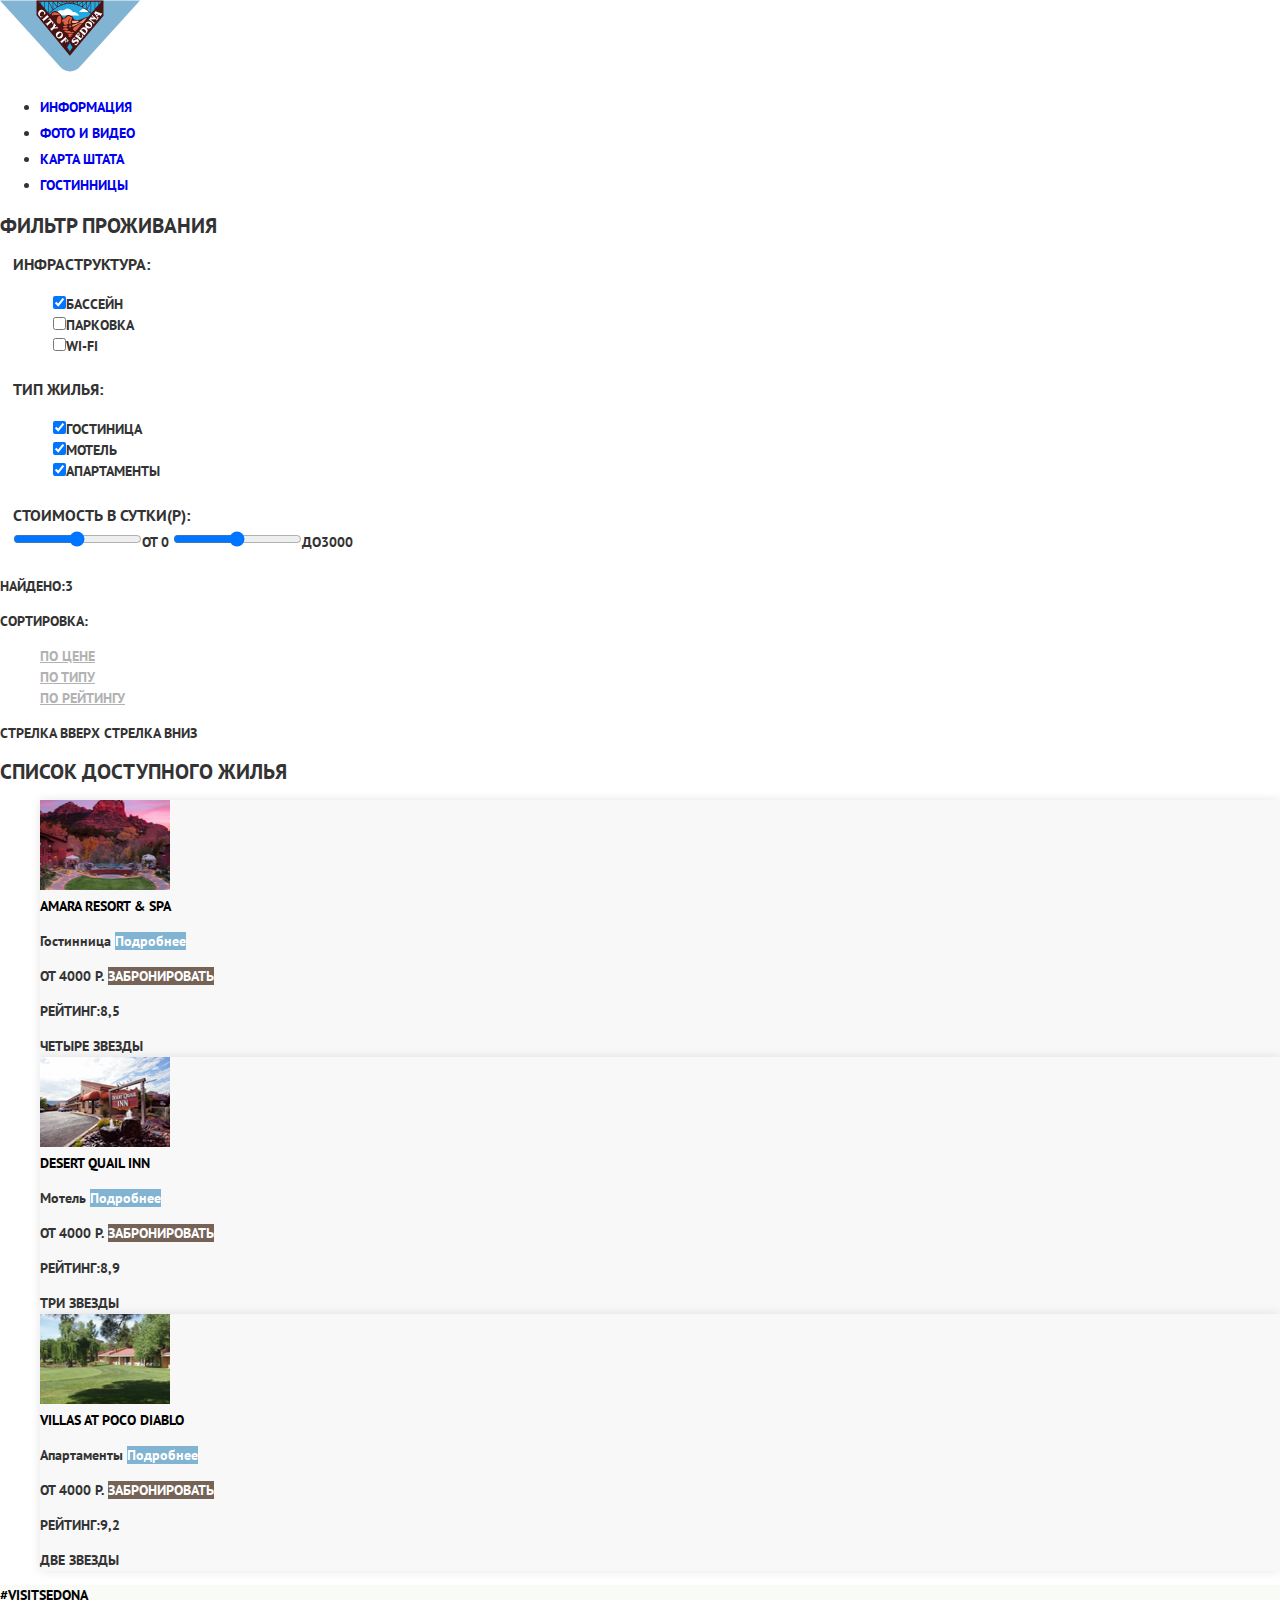
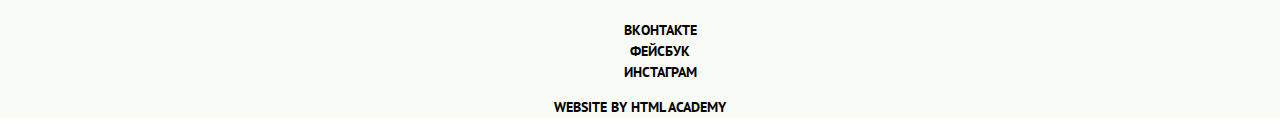
==== catalog.html @ 7fca637d "каталог" ====
<!DOCTYPE html>
<html lang="ru">
  <head>
    <meta charset="utf-8">
    <title></title>
    <link href="https://fonts.googleapis.com/css?family=PT+Sans:400,700&amp;subset=cyrillic" rel="stylesheet">
    <link href="css/normalize.css" rel="stylesheet">
    <link href="css/style.css" rel="stylesheet">
  </head>
  <body>
    <div class="wrapper">
      <header class="main-heder">
        <nav class="site-navigation">
          <a><img class="main-hedder-logo" src="img/logo-sedona.svg" width="140" height="72" alt="Логотип"></a>
          <ul class="navigation">
            <li class="navigation-item"><a href="info.html">Информация</a></li>
            <li class="navigation-item"><a href="media.html">Фото и видео</a></li>
            <li class="navigation-item"><a href="map.html">Карта штата</a></li>
            <li class="site-navigation-current navigation-item"><a href="catalog.html">Гостинницы</a></li>
          </ul>
        </nav>
      </header>
      <main class="main">
      <section class="filters">
        <h2 class="visually-hidden">Фильтр проживания</h2>
        <form class="filter" method="get" action="https://echo.htmlacademy.ru">
          <fieldset>
            <legend>Инфраструктура:</legend>
            <ul>
              <li class="filter-option">
                <input class="visually-hidden filter-input filter-input-checkbox" type="checkbox" name="pool" id="filter-pool" checked><label for="filter-pool">Бассейн</label></li>
              <li class="filter-option">
                <input class="visually-hidden filter-input filter-input-checkbox" type="checkbox" name="parking" id="filter-parking"><label for="filter-parking">Парковка</label></li>
              <li class="filter-option">
                <input class="visually-hidden filter-input filter-input-checkbox" type="checkbox" name="wi-fi" id="filter-wi-fi"><label for="filter-wi-fi">Wi-fi</label></li>
            </ul>
          </fieldset>
          <fieldset>
            <legend>Тип жилья:</legend>
            <ul>
              <li class="filter-option">
                <input class="visually-hidden filter-input filter-input-checkbox" type="checkbox" name="hotel" id="filter-hotel" checked><label for="filter-hotel">Гостиница</label></li>
              <li class="filter-option">
                <input class="visually-hidden filter-input filter-input-checkbox" type="checkbox" name="Motel" id="filter-Motel" checked><label for="filter-Motel">Мотель</label></li>
              <li class="filter-option">
                <input class="visually-hidden filter-input filter-input-checkbox" type="checkbox" name="apartment" id="filter-apartment" checked><label for="filter-apartment">Апартаменты</label></li>
            </ul>
          </fieldset>
          <fieldset>
            <legend>Стоимость в сутки(Р):</legend>
            <label>
              <input type="range" name="radio">от 0
            </label>
            <label>
              <input type="range" name="radio">до3000
            </label>
          </fieldset>
        </form>
      </section>
      <section class="options">
        <p class="option-look">Найдено:3</p>
        <p class="option-collating">Сортировка:</p>
        <ul class="option-collating-list">
          <li class="option-collating-item option-collating-item-current"><a>По цене</a></li>
          <li class="option-collating-item"><a href="#">По типу</a></li>
          <li class="option-collating-item"><a href="#">По рейтингу</a></li>
        </ul>
        <div class="arrows">
          <span class="arrow-up arrow-up-active">Стрелка вверх</span>
          <span class="arrow-down">Стрелка вниз</span>
        </div>
      </section>
      <section class="catalog">
        <h2 class="visually-hidden">Список доступного жилья</h2>
        <ul class="catalog-list">
          <li class="catalog-item">
            <div class="building-photo"><img src="img/Amara-resort-&-spa.jpg" width="130" height="90" alt="Amara resort & spa"></div>
            <div class="filling">
              <a href="catalog-item.html">Amara resort & spa</a>
              <p class="catalog-item-kind"><b>Гостинница</b>
                <a class="button" href="#">Подробнее</a></p>
              <p class="catalog-item-price">
                <b>от 4000 Р.</b>
                <a class="button-reservation" href="#">Забронировать</a></p>
            </div>
            <div class="rating">
              <p>Рейтинг:8,5</p>
              <span class="number-stars">Четыре звезды</span>
            </div>
          </li>
          <li class="catalog-item">
            <div><img src="img/Desert-quail-inn.jpg" width="130" height="90" alt="Desert quail inn"></div>
            <div class="filling">
              <a href="catalog-item.html">Desert quail inn</a>
              <p class="catalog-item-kind"><b>Мотель</b>
                <a class="button" href="#">Подробнее</a></p>
              <p class="catalog-item-price">
                <b>от 4000 Р.</b>
                <a class="button-reservation" href="#">Забронировать</a></p>
            </div>
            <div class="rating">
              <p>Рейтинг:8,9</p>
              <span class="number-stars">Три звезды</span>
            </div>
          </li>
          <li class="catalog-item">
            <div><img src="img/Villas-at-poco-diablo.jpg" width="130" height="90" alt="Villas at poco diablo"></div>
            <div class="filling">
              <a href="catalog-item.html">Villas at poco diablo</a>
              <p class="catalog-item-kind"><b>Апартаменты</b>
                <a class="button" href="#">Подробнее</a></p>
              <p class="catalog-item-price">
                <b>от 4000 Р.</b>
                <a class="button-reservation" href="#">Забронировать</a></p>
            </div>
            <div class="rating">
              <p>Рейтинг:9,2</p>
              <span class="number-stars">Две звезды</span>
            </div>
          </li>
        </ul>
        </section>
      </main>
      <footer class="main-footer">
        <p class="visit">#visitsedona</p>
        <div class="footer-social">
          <ul class="social-network">
            <li><a class="social-button social network" href="#">Вконтакте</a></li>
            <li><a class="social-button social network" href="#">Фейсбук</a></li>
            <li><a class="social-button social network" href="#">Инстаграм</a></li>
          </ul>
        </div>
        <p class="footer-copyright bold">
          Website by
          <a class="button" href="https://htmlacademy.ru">HTML Academy</a></p>
      </footer>
    </div>
  </body>
</html>
---- css/style.css ----
body {	
  margin: 0;	
  padding: 0;	
   font-family: 'PT Sans', Arial, sans-serif;	
  font-size: 14px;	
  line-height: 21px;	
  font-weight: 700;	
  color: #333333;	
  text-transform: uppercase;	
  background-color: #ffffff;	
}	

a {	
  text-decoration: none;	
}

.site-navigation {	
  font-size: 14px;	
  line-height: 26px;	
  color: #333333;	
  	
  background-color: #ffffff;	
}

.navigation-list {	
  list-style: none;	
}

.navigation-list a {	
  color: #333333;	
}

.navigation-list a:hover,	
.navigation-list a:focus {	
  color: #99cccc;	
}	

.one-reason {	
  text-align: center;	
  color: #ffffff;	
  background-color: #81b3d2;	
}	

.one-reason h3 {	
  font-size: 21px;	
  line-height: 21px;	
}	

.additional-advantage-list {	
  list-style: none;	
}	

.additional-advantage-list {	
  text-align: center;	
  color: #333333;	
}	

.another-reasons-list {	
  list-style: none;	
  background-color: #ffffff;	
}	

.another-reasons-list {	
  text-align: center;	
  color: #333333;	
}	

.desire {	
  text-align: center;	
  color: #333333;	
}	

.desire-item input {	
  font: inherit;	
  background-color: #f2f2f2;	
}	

.desire-item input:hover {	
  background-color: #ebebeb;	
}	

.desire-item input:focus {	
  border-color: #e5e5e5;	
}	

.option-collating-list {	
  list-style: none;	
}	

.option-collating-list a {	
  color: #b2b2b2;	
  text-decoration: underline;	
}	

.option-collating-list a:hover,	
.option-collating-list a:focus {	
  color: #89b8d5;	
}	

.option-collating-list a:active {	
  color: #89b8d5;	
  text-decoration: none;	
}	

.filter fieldset {	
  border: none;	
}	

.filter legend {	
  font-size: 16px;	
  line-height: 21px;	
}	
.filter ul {	
  list-style: none;	
  line-height: 21px;	
}	

.filter-input:hover + label,	
.filter-input:focus + label {	
  color: #ffffff;	
}	

 .filter-input:disabled + label {	
  color: #6a6a6a;	
   opacity: 0.5;	
}	

.catalog-list {	
  list-style: none;	
}	

 .catalog-item {	
  background-color: #f8f8f8;	
  box-shadow: 0 0 10px rgba(0, 0, 0, 0.1);
  font-size: 14px;	
  line-height: 21px;
}	

.catalog-item a {	
  color: #000000;	
}	

 .appellation {	
  font-size: 21px;	
  line-height: 26px;	
}	

.catalog-item-kind {	
  text-transform: none;	
}	
		
.catalog-item .button {		
  color: #ffffff;	
  background-color: #81b3d2;	
}	

.catalog-item .button-reservation {		
  color: #ffffff;	
  background-color: #766357;	
}	

 .main-footer {	
  color: #000000;	
  	
  background-color: #f9fbf6;	
  background-position: 0 0;	
  background-repeat: repeat;	
}	

.footer-social {	
  text-align: center;	
}	

 .footer-social ul {	
  list-style: none;	
}	

 .social-button {	
  color: #000000;	
}	

.footer-copyright {	
  text-align: center;	
}	

.footer-copyright a {	
  color: #000000;	
}	

 .footer-copyright .button:hover,	
.footer-copyright .button:focus {	
  color: #81b3d2;	
   background-color: #ffffff;	
}
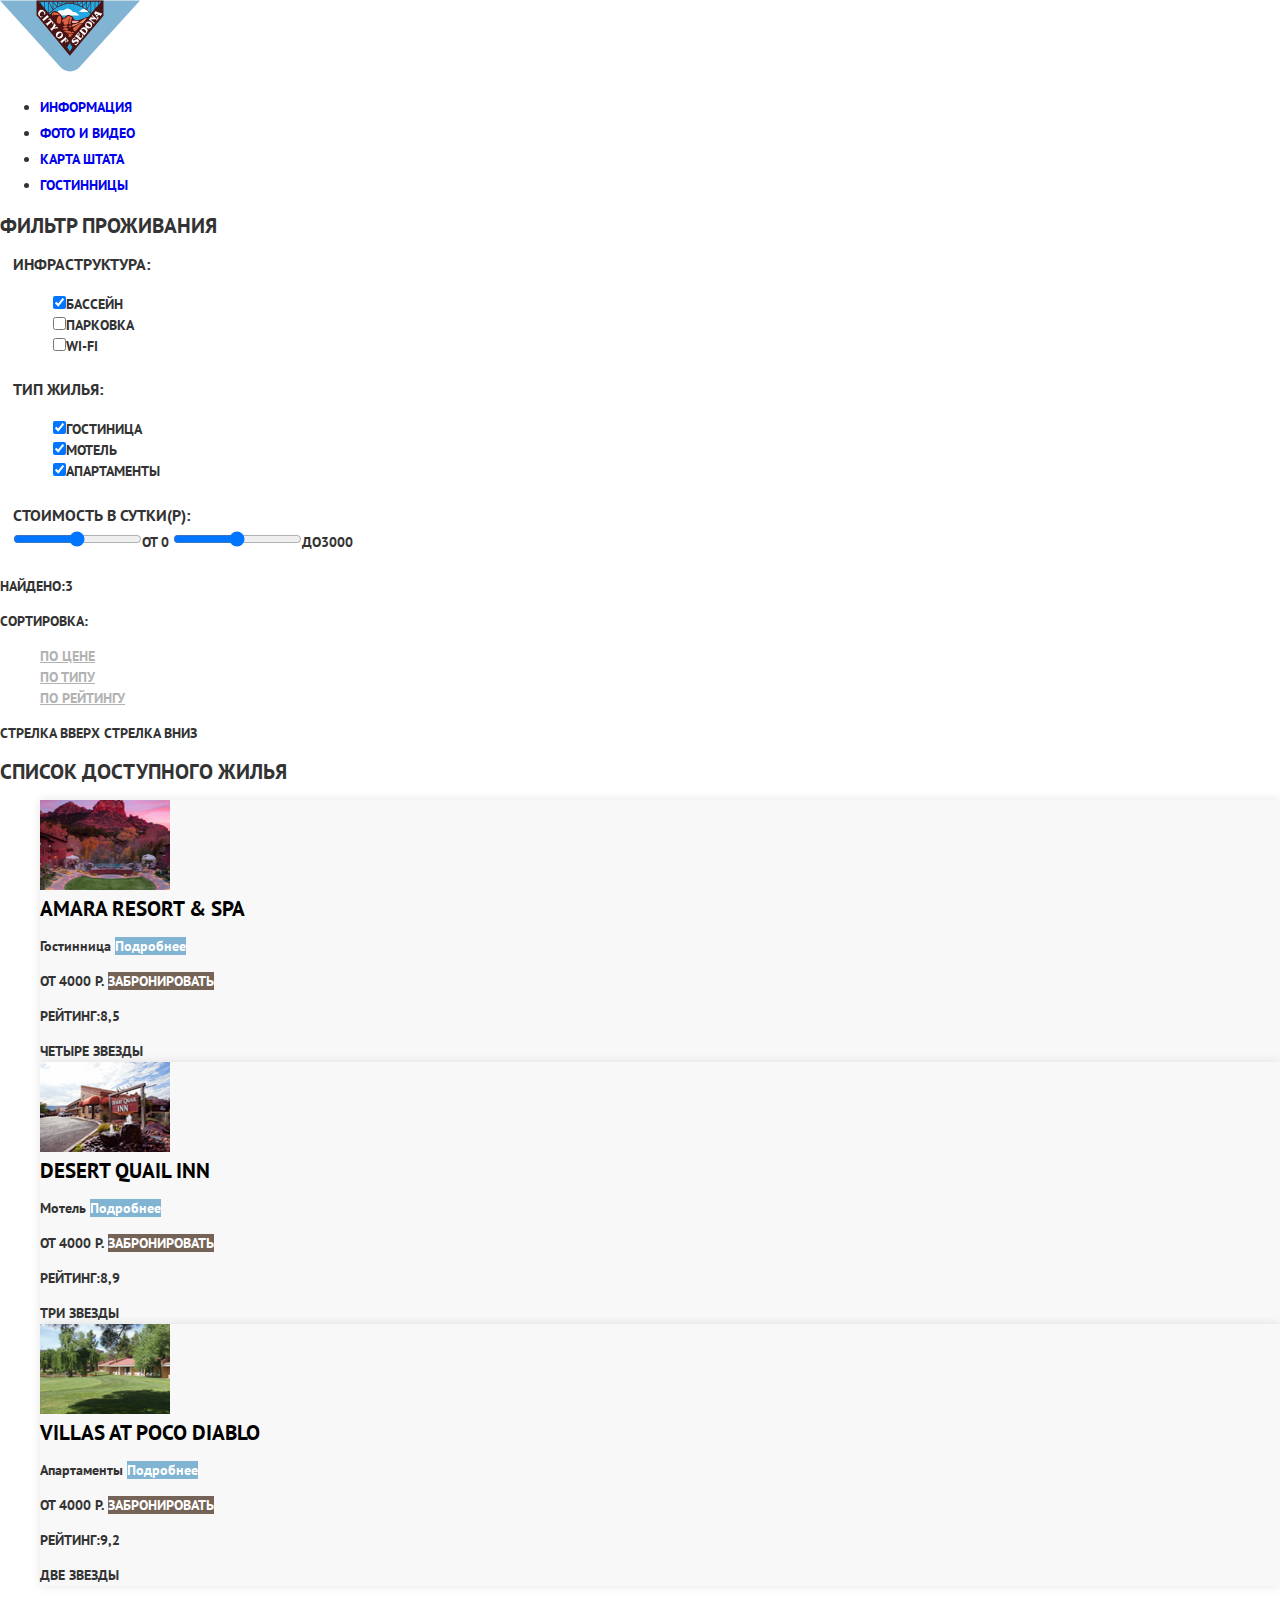
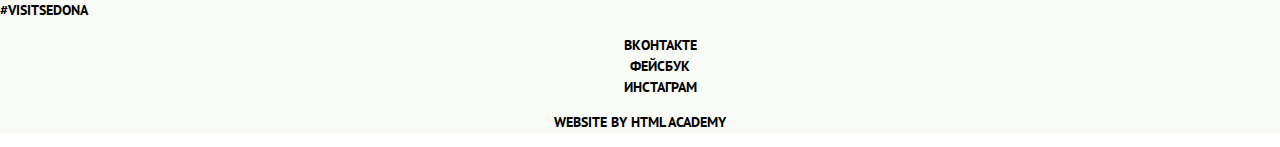
==== commit 770cb7fe: "каталог(2)" ====
--- a/catalog.html
+++ b/catalog.html
@@ -76,7 +76,7 @@
           <li class="catalog-item">
             <div class="building-photo"><img src="img/Amara-resort-&-spa.jpg" width="130" height="90" alt="Amara resort & spa"></div>
             <div class="filling">
-              <a href="catalog-item.html">Amara resort & spa</a>
+              <a href="catalog-item.html" class="appellation">Amara resort & spa</a>
               <p class="catalog-item-kind"><b>Гостинница</b>
                 <a class="button" href="#">Подробнее</a></p>
               <p class="catalog-item-price">
@@ -91,7 +91,7 @@
           <li class="catalog-item">
             <div><img src="img/Desert-quail-inn.jpg" width="130" height="90" alt="Desert quail inn"></div>
             <div class="filling">
-              <a href="catalog-item.html">Desert quail inn</a>
+              <a href="catalog-item.html" class="appellation">Desert quail inn</a>
               <p class="catalog-item-kind"><b>Мотель</b>
                 <a class="button" href="#">Подробнее</a></p>
               <p class="catalog-item-price">
@@ -106,7 +106,7 @@
           <li class="catalog-item">
             <div><img src="img/Villas-at-poco-diablo.jpg" width="130" height="90" alt="Villas at poco diablo"></div>
             <div class="filling">
-              <a href="catalog-item.html">Villas at poco diablo</a>
+              <a href="catalog-item.html" class="appellation">Villas at poco diablo</a>
               <p class="catalog-item-kind"><b>Апартаменты</b>
                 <a class="button" href="#">Подробнее</a></p>
               <p class="catalog-item-price">
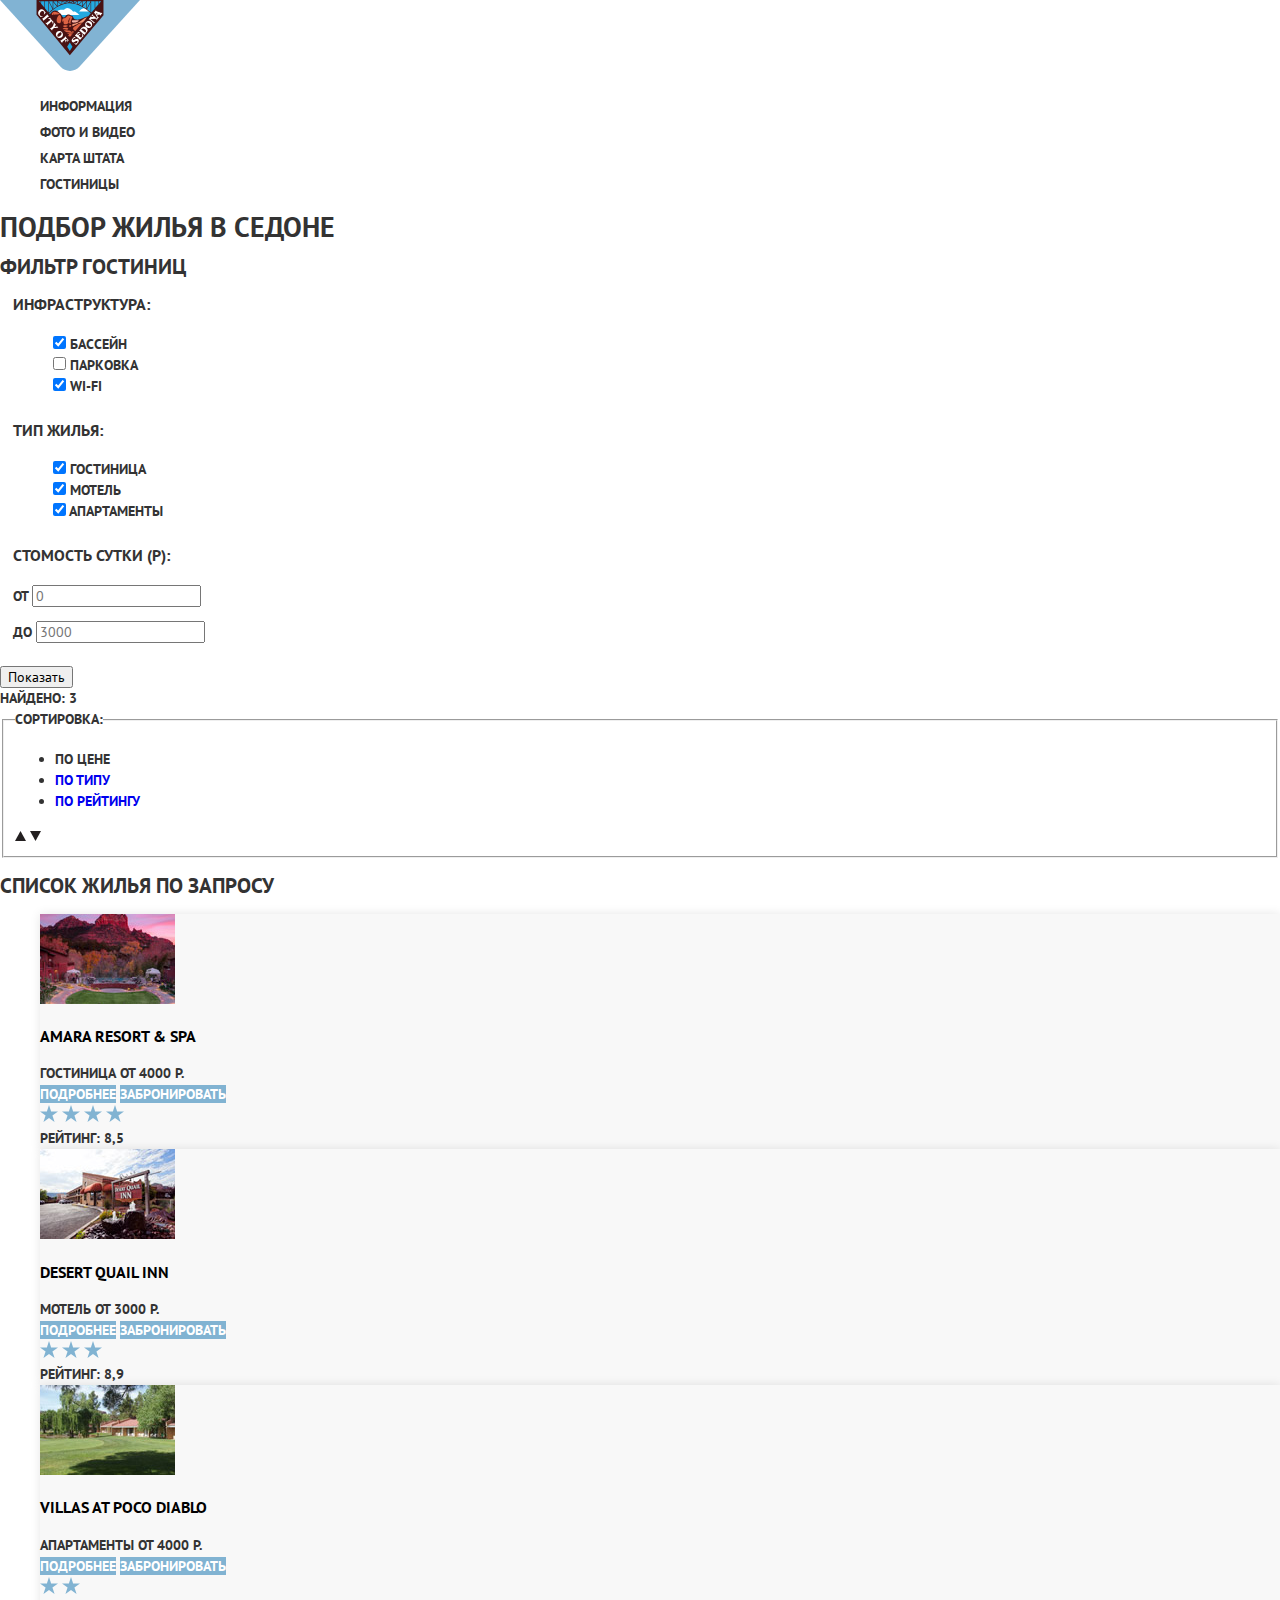
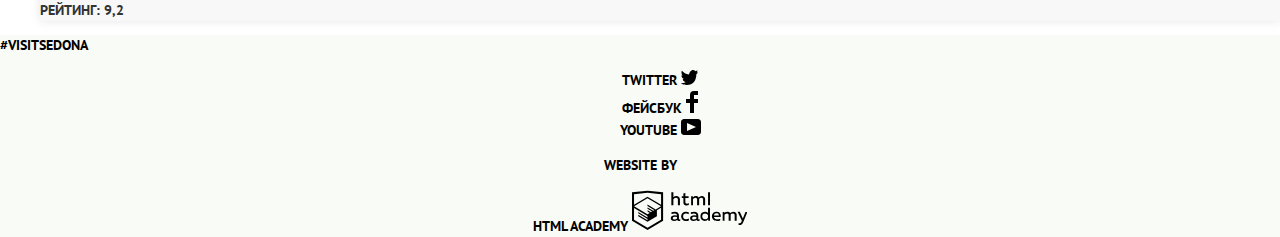
==== commit 5b2469f6: "каталог" ====
--- a/catalog.html
+++ b/catalog.html
@@ -2,138 +2,229 @@
 <html lang="ru">
   <head>
     <meta charset="utf-8">
-    <title></title>
+    <title>HTML Academy: Седона</title>
     <link href="https://fonts.googleapis.com/css?family=PT+Sans:400,700&amp;subset=cyrillic" rel="stylesheet">
     <link href="css/normalize.css" rel="stylesheet">
     <link href="css/style.css" rel="stylesheet">
   </head>
   <body>
-    <div class="wrapper">
-      <header class="main-heder">
-        <nav class="site-navigation">
-          <a><img class="main-hedder-logo" src="img/logo-sedona.svg" width="140" height="72" alt="Логотип"></a>
-          <ul class="navigation">
-            <li class="navigation-item"><a href="info.html">Информация</a></li>
-            <li class="navigation-item"><a href="media.html">Фото и видео</a></li>
-            <li class="navigation-item"><a href="map.html">Карта штата</a></li>
-            <li class="site-navigation-current navigation-item"><a href="catalog.html">Гостинницы</a></li>
-          </ul>
-        </nav>
-      </header>
-      <main class="main">
+    <div class="wrapper-inner-page">
+    <header class="main-header">
+      <nav class="site-navigation">
+        <a class="main-header-logo" href="index.html">
+          <img src="img/logo-sedona.svg" width="140" height="71" alt="Логотип город Седона">
+        </a>
+        <ul class="navigation-list">
+          <li><a href="index.html">Информация</a></li>
+          <li><a href="#">Фото и видео</a></li>
+          <li><a href="#">Карта штата</a></li>
+          <li><a class="navigation-list-current">Гостиницы</a></li>
+        </ul>
+      </nav>
+    </header>
+    <main class="container">
+      <h1 class="visually-hidden">Подбор жилья в Седоне</h1>
       <section class="filters">
-        <h2 class="visually-hidden">Фильтр проживания</h2>
-        <form class="filter" method="get" action="https://echo.htmlacademy.ru">
+        <h2 class="visually-hidden">Фильтр гостиниц</h2>
+        <form class="filter" action="https://echo.htmlacademy.ru" method="get">
+        <div class="wrapper">
           <fieldset>
-            <legend>Инфраструктура:</legend>
+            <legend class="filter-title">Инфраструктура:</legend>
             <ul>
-              <li class="filter-option">
-                <input class="visually-hidden filter-input filter-input-checkbox" type="checkbox" name="pool" id="filter-pool" checked><label for="filter-pool">Бассейн</label></li>
-              <li class="filter-option">
-                <input class="visually-hidden filter-input filter-input-checkbox" type="checkbox" name="parking" id="filter-parking"><label for="filter-parking">Парковка</label></li>
-              <li class="filter-option">
-                <input class="visually-hidden filter-input filter-input-checkbox" type="checkbox" name="wi-fi" id="filter-wi-fi"><label for="filter-wi-fi">Wi-fi</label></li>
+              <li class="filter-option-1">
+                <input class="visually-hidden filter-input filter-input-checkbox" id="pool-checkbox" type="checkbox" name="checkbox-indicator" checked>
+                <label class="checked-indicator" for="pool-checkbox">Бассейн</label>
+              </li>
+              <li class="filter-option-2">
+                <input class="visually-hidden filter-input filter-input-checkbox" id="parking-checkbox" type="checkbox" name="checkbox-indicator">
+                <label class="checked-indicator" for="parking-checkbox">Парковка</label>
+              </li>
+              <li class="filter-option-3">
+                <input class="visually-hidden filter-input filter-input-checkbox" id="wi-fi-checked" type="checkbox" name="checkbox-indicator" checked>
+                <label class="checked-indicator" for="wi-fi-checked">Wi-Fi</label>
+              </li>
             </ul>
           </fieldset>
+        </div>
+        <div class="wrapper">
           <fieldset>
-            <legend>Тип жилья:</legend>
+            <legend class="filter-title">Тип жилья:</legend>
             <ul>
-              <li class="filter-option">
-                <input class="visually-hidden filter-input filter-input-checkbox" type="checkbox" name="hotel" id="filter-hotel" checked><label for="filter-hotel">Гостиница</label></li>
-              <li class="filter-option">
-                <input class="visually-hidden filter-input filter-input-checkbox" type="checkbox" name="Motel" id="filter-Motel" checked><label for="filter-Motel">Мотель</label></li>
-              <li class="filter-option">
-                <input class="visually-hidden filter-input filter-input-checkbox" type="checkbox" name="apartment" id="filter-apartment" checked><label for="filter-apartment">Апартаменты</label></li>
+              <li class="filter-option-1">
+                <input class="visually-hidden filter-input filter-input-checkbox" id="hotel-checkbox" type="checkbox" name="checkbox-indicator" checked>
+                <label class="checked-indicator" for="hotel-checkbox">Гостиница</label>
+              </li>
+              <li class="filter-option-2">
+                <input class="visually-hidden filter-input filter-input-checkbox" id="motel-checkbox" type="checkbox" name="checkbox-indicator" checked>
+                <label class="checked-indicator" for="motel-checkbox">Мотель</label>
+              </li>
+              <li class="filter-option-3">
+                <input class="visually-hidden filter-input filter-input-checkbox" id="apartments-checkbox" type="checkbox" name="checkbox-indicator" checked>
+                <label class="checked-indicator" for="apartments-checkbox">Апартаменты</label>
+              </li>
             </ul>
           </fieldset>
-          <fieldset>
-            <legend>Стоимость в сутки(Р):</legend>
-            <label>
-              <input type="range" name="radio">от 0
-            </label>
-            <label>
-              <input type="range" name="radio">до3000
-            </label>
-          </fieldset>
+        </div>
+        <div class="wrapper">
+          <fieldset class="filter-value">
+            <legend class="filter-title">Стомость сутки (р):</legend>
+            <div class="filter-section">
+              <p class="filter-item">
+                <label for="min-value">От</label>
+                <input id="min-value" type="text" name="min" placeholder="0">
+              </p>
+              <p class="filter-item">
+                <label for="max-value">До</label>
+                <input id="max-value" type="text" name="max" placeholder="3000">
+              </p>
+            </div>
+            <div class="filter-roller">
+              <div class="filter-roller-inner">
+                <div class="filter-handle filter-handle-min"></div>
+                <div class="filter-handle filter-handle-max"></div>
+                <div class="wraper">
+                  <div class="filter-item-line"></div>
+                </div>
+              </div>
+            </div>
+          </fieldset>
+          <button class="button filter-button" type="submit">Показать</button>
+          </div>
         </form>
       </section>
-      <section class="options">
-        <p class="option-look">Найдено:3</p>
-        <p class="option-collating">Сортировка:</p>
-        <ul class="option-collating-list">
-          <li class="option-collating-item option-collating-item-current"><a>По цене</a></li>
-          <li class="option-collating-item"><a href="#">По типу</a></li>
-          <li class="option-collating-item"><a href="#">По рейтингу</a></li>
-        </ul>
-        <div class="arrows">
-          <span class="arrow-up arrow-up-active">Стрелка вверх</span>
-          <span class="arrow-down">Стрелка вниз</span>
-        </div>
-      </section>
+      <div class="sorting">
+        <div>
+          <b class="sorting-info">Найдено: 3</b>
+        </div>
+        <div>
+          <fieldset class="sorting-value">
+            <legend class="sorting-title">Сортировка:</legend>
+            <ul class="sorting-list">
+              <li><a class="sorting-marker sorting-marker-current">По цене</a></li>
+              <li><a class="sorting-marker" href="#">По типу</a></li>
+              <li><a class="sorting-marker" href="#">По рейтингу</a></li>
+            </ul>
+            <div class="arrows">
+              <a class="arrow-up" href="#"><svg xmlns="http://www.w3.org/2000/svg" width="11" height="10" viewBox="0 0 11 10"><path fill="#231F20" d="M5.5 0L0 10h11z"/></svg></a>
+              <a class="arrow-down arrow-current" href="#"><svg xmlns="http://www.w3.org/2000/svg" width="11" height="10" viewBox="0 0 11 10"><path fill="#231F20" d="M5.5 10L0 0h11"/></svg></a>
+            </div>
+          </fieldset>
+        </div>
+      </div>
       <section class="catalog">
-        <h2 class="visually-hidden">Список доступного жилья</h2>
+        <h2 class="visually-hidden">Список жилья по запросу</h2>
         <ul class="catalog-list">
           <li class="catalog-item">
-            <div class="building-photo"><img src="img/Amara-resort-&-spa.jpg" width="130" height="90" alt="Amara resort & spa"></div>
-            <div class="filling">
-              <a href="catalog-item.html" class="appellation">Amara resort & spa</a>
-              <p class="catalog-item-kind"><b>Гостинница</b>
-                <a class="button" href="#">Подробнее</a></p>
-              <p class="catalog-item-price">
-                <b>от 4000 Р.</b>
-                <a class="button-reservation" href="#">Забронировать</a></p>
-            </div>
-            <div class="rating">
-              <p>Рейтинг:8,5</p>
-              <span class="number-stars">Четыре звезды</span>
-            </div>
+            <div>
+            <a class="catalog-item-image" href="#">
+              <img src="img/hotels.jpg" width="135" height="90" alt="Гостиница">
+            </a>
+          </div>
+          <div>
+            <a class="catalog-item-title" href="#">
+              <h3>Amara resort & spa</h3>
+            </a>
+            <b class="catalog-category">Гостиница</b>
+            <b class="catalog-price">От 4000 р.</b>
+            <div class="container-button">
+            <a class="button moreinfo-button" href="#">Подробнее</a>
+            <a class="button booking-button" href="#">Забронировать</a>
+            </div>
+          </div>
+          <div class="container-rating-1">
+            <div class="catalog-star"><svg xmlns="http://www.w3.org/2000/svg" width="18" height="17" viewBox="0 0 18 17"><path fill="#81B3D2" d="M9.002 0l2.126 6.494h6.877l-5.564 4.012L14.566 17l-5.564-4.013L3.438 17l2.126-6.494L0 6.494h6.878z"/></svg>
+            <svg xmlns="http://www.w3.org/2000/svg" width="18" height="17" viewBox="0 0 18 17"><path fill="#81B3D2" d="M9.002 0l2.126 6.494h6.877l-5.564 4.012L14.566 17l-5.564-4.013L3.438 17l2.126-6.494L0 6.494h6.878z"/></svg>
+            <svg xmlns="http://www.w3.org/2000/svg" width="18" height="17" viewBox="0 0 18 17"><path fill="#81B3D2" d="M9.002 0l2.126 6.494h6.877l-5.564 4.012L14.566 17l-5.564-4.013L3.438 17l2.126-6.494L0 6.494h6.878z"/></svg>
+            <svg xmlns="http://www.w3.org/2000/svg" width="18" height="17" viewBox="0 0 18 17"><path fill="#81B3D2" d="M9.002 0l2.126 6.494h6.877l-5.564 4.012L14.566 17l-5.564-4.013L3.438 17l2.126-6.494L0 6.494h6.878z"/></svg></div>
+            <b class="catalog-rating">Рейтинг: 8,5</b>
+          </div>
           </li>
           <li class="catalog-item">
-            <div><img src="img/Desert-quail-inn.jpg" width="130" height="90" alt="Desert quail inn"></div>
-            <div class="filling">
-              <a href="catalog-item.html" class="appellation">Desert quail inn</a>
-              <p class="catalog-item-kind"><b>Мотель</b>
-                <a class="button" href="#">Подробнее</a></p>
-              <p class="catalog-item-price">
-                <b>от 4000 Р.</b>
-                <a class="button-reservation" href="#">Забронировать</a></p>
-            </div>
-            <div class="rating">
-              <p>Рейтинг:8,9</p>
-              <span class="number-stars">Три звезды</span>
+            <div>
+            <a class="catalog-item-image" href="#">
+              <img src="img/motels.jpg" width="135" height="90" alt="Мотель">
+            </a>
+          </div>
+          <div>
+            <a class="catalog-item-title" href="#">
+              <h3>Desert quail inn</h3>
+            </a>
+            <b class="catalog-category">Мотель</b>
+            <b class="catalog-price">От 3000 р.</b>
+            <div class="container-button">
+            <a class="button moreinfo-button" href="#">Подробнее</a>
+            <a class="button booking-button" href="#">Забронировать</a>
+            </div>
+            </div>
+             <div class="container-rating-2">
+            <div class="catalog-star"><svg xmlns="http://www.w3.org/2000/svg" width="18" height="17" viewBox="0 0 18 17"><path fill="#81B3D2" d="M9.002 0l2.126 6.494h6.877l-5.564 4.012L14.566 17l-5.564-4.013L3.438 17l2.126-6.494L0 6.494h6.878z"/></svg>
+               <svg xmlns="http://www.w3.org/2000/svg" width="18" height="17" viewBox="0 0 18 17"><path fill="#81B3D2" d="M9.002 0l2.126 6.494h6.877l-5.564 4.012L14.566 17l-5.564-4.013L3.438 17l2.126-6.494L0 6.494h6.878z"/></svg>
+               <svg xmlns="http://www.w3.org/2000/svg" width="18" height="17" viewBox="0 0 18 17"><path fill="#81B3D2" d="M9.002 0l2.126 6.494h6.877l-5.564 4.012L14.566 17l-5.564-4.013L3.438 17l2.126-6.494L0 6.494h6.878z"/></svg></div>
+            <b class="catalog-rating">Рейтинг: 8,9</b>
             </div>
           </li>
           <li class="catalog-item">
-            <div><img src="img/Villas-at-poco-diablo.jpg" width="130" height="90" alt="Villas at poco diablo"></div>
-            <div class="filling">
-              <a href="catalog-item.html" class="appellation">Villas at poco diablo</a>
-              <p class="catalog-item-kind"><b>Апартаменты</b>
-                <a class="button" href="#">Подробнее</a></p>
-              <p class="catalog-item-price">
-                <b>от 4000 Р.</b>
-                <a class="button-reservation" href="#">Забронировать</a></p>
-            </div>
-            <div class="rating">
-              <p>Рейтинг:9,2</p>
-              <span class="number-stars">Две звезды</span>
-            </div>
+            <div>
+            <a class="catalog-item-image" href="#">
+              <img src="img/aparts.jpg" width="135" height="90" alt="Апартаменты">
+            </a>
+          </div>
+          <div>
+            <a class="catalog-item-title" href="#">
+              <h3>Villas at Poco Diablo</h3>
+            </a>
+            <b class="catalog-category">Апартаменты</b>
+            <b class="catalog-price">От 4000 р.</b>
+            <div class="container-button">
+            <a class="button moreinfo-button" href="#">Подробнее</a>
+            <a class="button booking-button" href="#">Забронировать</a>
+            </div>
+          </div>
+            <div class="container-rating-3">
+            <div class="catalog-star"><svg xmlns="http://www.w3.org/2000/svg" width="18" height="17" viewBox="0 0 18 17"><path fill="#81B3D2" d="M9.002 0l2.126 6.494h6.877l-5.564 4.012L14.566 17l-5.564-4.013L3.438 17l2.126-6.494L0 6.494h6.878z"/></svg>
+              <svg xmlns="http://www.w3.org/2000/svg" width="18" height="17" viewBox="0 0 18 17"><path fill="#81B3D2" d="M9.002 0l2.126 6.494h6.877l-5.564 4.012L14.566 17l-5.564-4.013L3.438 17l2.126-6.494L0 6.494h6.878z"/></svg></div>
+          <div>
+            <b class="catalog-rating">Рейтинг: 9,2</b>
+          </div>
+      </div>
           </li>
         </ul>
-        </section>
-      </main>
-      <footer class="main-footer">
-        <p class="visit">#visitsedona</p>
-        <div class="footer-social">
-          <ul class="social-network">
-            <li><a class="social-button social network" href="#">Вконтакте</a></li>
-            <li><a class="social-button social network" href="#">Фейсбук</a></li>
-            <li><a class="social-button social network" href="#">Инстаграм</a></li>
-          </ul>
-        </div>
-        <p class="footer-copyright bold">
-          Website by
-          <a class="button" href="https://htmlacademy.ru">HTML Academy</a></p>
-      </footer>
+      </section>
+    </main>
+    <footer class="main-footer container">
+      <p class="footer-hashtag container">#visitsedona</p>
+      <div class="footer-social container">
+        <ul class="social-list">
+          <li>
+            <a class="button social-button social-button-1 twitter-button" href="#">
+              <span class="visually-hidden">Twitter</span>
+              <svg xmlns="http://www.w3.org/2000/svg" xmlns:xlink="http://www.w3.org/1999/xlink" width="17" height="15" viewBox="0 0 17 15"><path d="M10.95.144c1.685-.496 2.984.27 3.577 1.179.673-.231 1.331-.481 2.011-.708a2.345 2.345 0 0 1-.857 1.768c.685.17 1.304-.491 1.304-.491-.169 1-1.006 1.788-1.563 2.024-.231 6.75-3.175 11.217-10.077 11.082h-.446c-.41 0-4.164-.46-4.898-1.887 2.271.196 3.893-.422 4.693-1.177-.96-.3-2.679-.477-2.979-2.95.349.106.564.228 1.19.119C1.705 8.247.374 7.53.448 5.33c.285.328 1.067.536 1.34.472C1.085 5.561-.182 2.442.894.85c1.818 1.854 3.735 3.606 7.152 3.773C8.254 2.33 9.183.793 10.95.144z"/></svg>
+              </a>
+          </li>
+          <li>
+            <a class="button social-button social-button-2 facebook-button" href="#">
+              <span class="visually-hidden">Фейсбук</span>
+              <svg xmlns="http://www.w3.org/2000/svg" width="12" height="22" viewBox="0 0 12 22"><path d="M12 4V0H8a4 4 0 0 0-4 4v4H0v4h4v10h4V12h4V8H8V4h4z"/></svg>
+            </a>
+          </li>
+          <li>
+            <a class="button social-button social-button-3 youtube-button" href="#">
+              <span class="visually-hidden">Youtube</span>
+              <svg xmlns="http://www.w3.org/2000/svg" xmlns:xlink="http://www.w3.org/1999/xlink" width="20" height="16" viewBox="0 0 20 16"><path d="M17 0H3C1.35 0 0 1.35 0 3v10c0 1.65 1.35 3 3 3h14c1.65 0 3-1.35 3-3V3c0-1.65-1.35-3-3-3zM6.027 11.998V4.002L15.014 8l-8.987 3.998z"/></svg>
+            </a>
+          </li>
+        </ul>
+      </div>
+      <div class="footer-copyright container">
+        <p>
+          website by
+        </p>
+        <a class="button copyright-button" href="https://htmlacademy.ru/intensive/htmlcss">
+            <span class="visually-hidden">HTML Academy</span>
+            <svg data-name="Layer 1" xmlns="http://www.w3.org/2000/svg" viewBox="0 0 113 39" width="115" height="41"><path d="M46.84 28.22a2.07 2.07 0 0 0 .58-.11v1.4a3.41 3.41 0 0 1-1.24.22 1.75 1.75 0 0 1-1.75-1 5.08 5.08 0 0 1-3.3 1.13c-1.59 0-3.06-.87-3.06-2.68 0-2.24 2.08-2.93 3.9-2.93a11.63 11.63 0 0 1 2.28.26v-.31c0-1.09-.8-1.86-2.3-1.86a7.79 7.79 0 0 0-3.15.67v-1.79a10.72 10.72 0 0 1 3.35-.58c2.48 0 4 1.18 4 3.83v3.14a.57.57 0 0 0 .69.61zm-6.76-1.19a1.42 1.42 0 0 0 1.64 1.29 3.56 3.56 0 0 0 2.53-1v-1.51a10.21 10.21 0 0 0-1.9-.22c-1.1.01-2.27.35-2.27 1.45zM53.06 20.62a5.29 5.29 0 0 1 2.7.67v1.79a4.28 4.28 0 0 0-2.42-.73 2.89 2.89 0 1 0 0 5.76 5.26 5.26 0 0 0 2.55-.67v1.8a6.58 6.58 0 0 1-2.9.6 4.42 4.42 0 0 1-4.72-4.54 4.54 4.54 0 0 1 4.79-4.68zM65.84 28.22a2.07 2.07 0 0 0 .58-.11v1.4a3.41 3.41 0 0 1-1.24.22 1.75 1.75 0 0 1-1.75-1 5.08 5.08 0 0 1-3.3 1.13c-1.59 0-3.06-.87-3.06-2.68 0-2.24 2.08-2.93 3.9-2.93a11.63 11.63 0 0 1 2.28.26v-.31c0-1.09-.8-1.86-2.3-1.86a7.79 7.79 0 0 0-3.15.67v-1.79a10.72 10.72 0 0 1 3.35-.58c2.48 0 4 1.18 4 3.83v3.14a.57.57 0 0 0 .69.61zm-6.76-1.19a1.42 1.42 0 0 0 1.64 1.29 3.56 3.56 0 0 0 2.53-1v-1.51a10.21 10.21 0 0 0-1.9-.22c-1.11.01-2.27.35-2.27 1.45zM76.67 16.85v12.76h-1.76v-1.39a4.07 4.07 0 0 1-3.35 1.62 4.62 4.62 0 0 1 0-9.22 4 4 0 0 1 3.15 1.37v-5.14h2zm-4.76 5.48a2.9 2.9 0 0 0 0 5.8 3 3 0 0 0 2.79-1.84v-2.13a3.06 3.06 0 0 0-2.79-1.83zM82.99 20.62c3.48 0 4.68 2.81 4.12 5.34h-6.58c.22 1.57 1.75 2.22 3.35 2.22a6.41 6.41 0 0 0 2.77-.62v1.68a7.5 7.5 0 0 1-3.14.6c-2.68 0-5-1.53-5-4.61a4.39 4.39 0 0 1 4.48-4.61zm.09 1.62a2.39 2.39 0 0 0-2.57 2.26h4.85a2.06 2.06 0 0 0-2.28-2.26zM89.1 29.61v-8.75h1.73v1.09a4 4 0 0 1 2.92-1.33 3 3 0 0 1 2.73 1.4 4.33 4.33 0 0 1 3.06-1.4 3.21 3.21 0 0 1 3.32 3.52v5.47h-2V24.2a1.67 1.67 0 0 0-1.73-1.84 2.94 2.94 0 0 0-2.17 1.18V29.61h-2V24.2a1.67 1.67 0 0 0-1.73-1.84 3.11 3.11 0 0 0-2.32 1.35v5.91h-2zM111.47 20.86h2l-4.1 9.93c-.95 2.28-2.19 3-3.52 3a5 5 0 0 1-1.15-.15v-1.66a3 3 0 0 0 .89.13c.95 0 1.66-.67 2.17-2l.18-.44-4.16-8.82h2.13l3 6.6zM40.66 1.53v5a4 4 0 0 1 2.83-1.2A3.41 3.41 0 0 1 47.1 8.9v5.41h-2V9.15a1.9 1.9 0 0 0-2-2.1 3.08 3.08 0 0 0-2.44 1.46v5.8h-2V1.53h2zM52.43 2.42v3.12h3.17v1.71h-3.17v4c0 1.15.53 1.53 1.66 1.53a4.71 4.71 0 0 0 1.77-.35v1.68a7.14 7.14 0 0 1-2.35.38 2.68 2.68 0 0 1-3-2.88V7.23h-1.6V5.52h1.57V2.88zM58.1 14.29V5.54h1.73v1.09a4 4 0 0 1 2.92-1.33 3 3 0 0 1 2.73 1.4 4.33 4.33 0 0 1 3.06-1.4 3.21 3.21 0 0 1 3.32 3.52v5.47h-2V8.88a1.67 1.67 0 0 0-1.73-1.84 2.94 2.94 0 0 0-2.17 1.18V14.29h-2V8.88a1.67 1.67 0 0 0-1.73-1.84 3.11 3.11 0 0 0-2.32 1.35v5.91h-2zM74.72 1.52h1.95v12.76h-1.95zM15.44.02h-.16L0 1.62v28l15.28 9.09 15.28-9.09v-28zm13.12 28.45l-13.28 7.9L2 28.47V16.99l13.22 7.87v1.43l-9.07-5.4v1.38l9.11 5.47v1.46l-9.1-5.42v1.38l9.11 5.47 9.19-5.5V19.22l4.1-2.45v11.67zm0-13.16l-3.65 2.14-1.68 1-8-4.76v1.38l6.84 4.07h-.06l-.15.09-1 .57-5.64-3.36v1.38l4.45 2.65-1.05.7-3.36-2v1.38l2.21 1.3-2.25 1.35-13.16-7.82 13.17-7.92zm0-1.39L15.21 6.05l-13.2 7.86V3.41l13.28-1.39 13.28 1.39v10.51z"/></svg>
+          </a>
+      </div>
+    </footer>
     </div>
   </body>
 </html>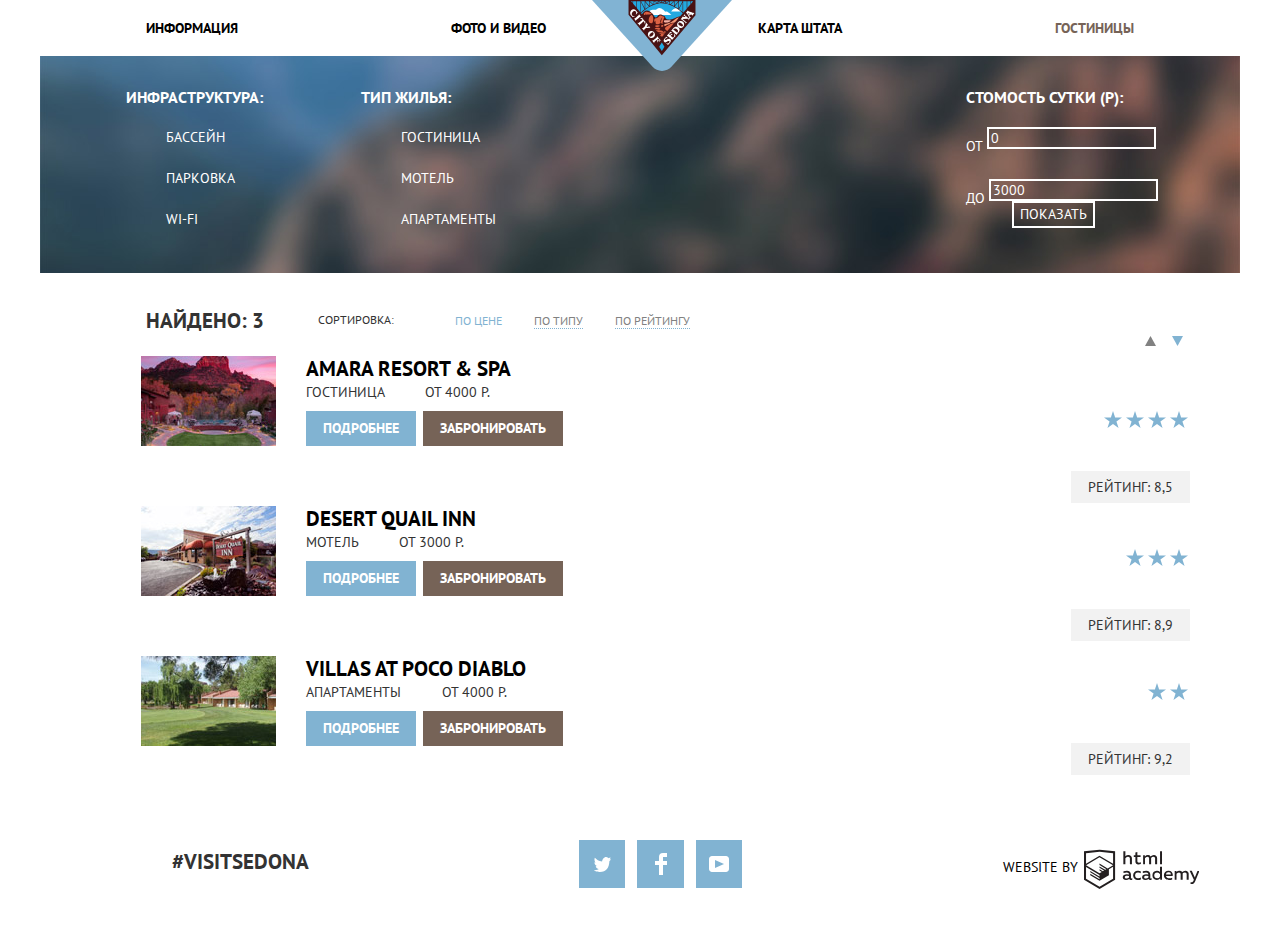
==== commit 4dd3784e: "каталог" ====
--- a/catalog.html
+++ b/catalog.html
@@ -33,14 +33,17 @@
             <ul>
               <li class="filter-option-1">
                 <input class="visually-hidden filter-input filter-input-checkbox" id="pool-checkbox" type="checkbox" name="checkbox-indicator" checked>
+                <span class="checkbox-indicator"></span>
                 <label class="checked-indicator" for="pool-checkbox">Бассейн</label>
               </li>
               <li class="filter-option-2">
                 <input class="visually-hidden filter-input filter-input-checkbox" id="parking-checkbox" type="checkbox" name="checkbox-indicator">
+                <span class="checkbox-indicator"></span>
                 <label class="checked-indicator" for="parking-checkbox">Парковка</label>
               </li>
               <li class="filter-option-3">
-                <input class="visually-hidden filter-input filter-input-checkbox" id="wi-fi-checked" type="checkbox" name="checkbox-indicator" checked>
+                <input class="visually-hidden filter-input filter-input-checkbox" id="wi-fi-checked" type="checkbox" name="checkbox-indicator">
+                <span class="checkbox-indicator"></span>
                 <label class="checked-indicator" for="wi-fi-checked">Wi-Fi</label>
               </li>
             </ul>
@@ -51,15 +54,18 @@
             <legend class="filter-title">Тип жилья:</legend>
             <ul>
               <li class="filter-option-1">
-                <input class="visually-hidden filter-input filter-input-checkbox" id="hotel-checkbox" type="checkbox" name="checkbox-indicator" checked>
+                <input class="visually-hidden filter-input filter-input-checkbox-2" id="hotel-checkbox" type="checkbox" name="checkbox-indicator" checked>
+                <span class="checkbox-indicator"></span>
                 <label class="checked-indicator" for="hotel-checkbox">Гостиница</label>
               </li>
               <li class="filter-option-2">
-                <input class="visually-hidden filter-input filter-input-checkbox" id="motel-checkbox" type="checkbox" name="checkbox-indicator" checked>
+                <input class="visually-hidden filter-input filter-input-checkbox-2" id="motel-checkbox" type="checkbox" name="checkbox-indicator" checked>
+                <span class="checkbox-indicator"></span>
                 <label class="checked-indicator" for="motel-checkbox">Мотель</label>
               </li>
               <li class="filter-option-3">
-                <input class="visually-hidden filter-input filter-input-checkbox" id="apartments-checkbox" type="checkbox" name="checkbox-indicator" checked>
+                <input class="visually-hidden filter-input filter-input-checkbox-2" id="apartments-checkbox" type="checkbox" name="checkbox-indicator" checked>
+                <span class="checkbox-indicator"></span>
                 <label class="checked-indicator" for="apartments-checkbox">Апартаменты</label>
               </li>
             </ul>
--- a/css/style.css
+++ b/css/style.css
@@ -1,194 +1,946 @@
-body {	
-  margin: 0;	
-  padding: 0;	
-   font-family: 'PT Sans', Arial, sans-serif;	
-  font-size: 14px;	
-  line-height: 21px;	
-  font-weight: 700;	
-  color: #333333;	
-  text-transform: uppercase;	
-  background-color: #ffffff;	
-}	
-
-a {	
-  text-decoration: none;	
-}
-
-.site-navigation {	
-  font-size: 14px;	
-  line-height: 26px;	
-  color: #333333;	
-  	
-  background-color: #ffffff;	
-}
-
-.navigation-list {	
-  list-style: none;	
-}
-
-.navigation-list a {	
-  color: #333333;	
-}
-
-.navigation-list a:hover,	
-.navigation-list a:focus {	
-  color: #99cccc;	
-}	
-
-.one-reason {	
-  text-align: center;	
-  color: #ffffff;	
-  background-color: #81b3d2;	
-}	
-
-.one-reason h3 {	
-  font-size: 21px;	
-  line-height: 21px;	
-}	
-
-.additional-advantage-list {	
-  list-style: none;	
-}	
-
-.additional-advantage-list {	
-  text-align: center;	
-  color: #333333;	
-}	
-
-.another-reasons-list {	
-  list-style: none;	
-  background-color: #ffffff;	
-}	
-
-.another-reasons-list {	
-  text-align: center;	
-  color: #333333;	
-}	
-
-.desire {	
-  text-align: center;	
-  color: #333333;	
-}	
-
-.desire-item input {	
-  font: inherit;	
-  background-color: #f2f2f2;	
-}	
-
-.desire-item input:hover {	
-  background-color: #ebebeb;	
-}	
-
-.desire-item input:focus {	
-  border-color: #e5e5e5;	
-}	
-
-.option-collating-list {	
-  list-style: none;	
-}	
-
-.option-collating-list a {	
-  color: #b2b2b2;	
-  text-decoration: underline;	
-}	
-
-.option-collating-list a:hover,	
-.option-collating-list a:focus {	
-  color: #89b8d5;	
-}	
-
-.option-collating-list a:active {	
-  color: #89b8d5;	
-  text-decoration: none;	
-}	
-
-.filter fieldset {	
-  border: none;	
-}	
-
-.filter legend {	
-  font-size: 16px;	
-  line-height: 21px;	
-}	
-.filter ul {	
-  list-style: none;	
-  line-height: 21px;	
-}	
-
-.filter-input:hover + label,	
-.filter-input:focus + label {	
-  color: #ffffff;	
-}	
-
- .filter-input:disabled + label {	
-  color: #6a6a6a;	
-   opacity: 0.5;	
-}	
-
-.catalog-list {	
-  list-style: none;	
-}	
-
- .catalog-item {	
-  background-color: #f8f8f8;	
-  box-shadow: 0 0 10px rgba(0, 0, 0, 0.1);
-  font-size: 14px;	
+body {
+  min-width: 768px;
+  margin: 0;
+  padding: 0;
+
+  font-family: "PT Sans", "Arial", "sans-serif";
+  font-size: 14px;
   line-height: 21px;
-}	
-
-.catalog-item a {	
-  color: #000000;	
-}	
-
- .appellation {	
-  font-size: 21px;	
-  line-height: 26px;	
-}	
-
-.catalog-item-kind {	
-  text-transform: none;	
-}	
-		
-.catalog-item .button {		
-  color: #ffffff;	
-  background-color: #81b3d2;	
-}	
-
-.catalog-item .button-reservation {		
-  color: #ffffff;	
-  background-color: #766357;	
-}	
-
- .main-footer {	
-  color: #000000;	
-  	
-  background-color: #f9fbf6;	
-  background-position: 0 0;	
-  background-repeat: repeat;	
-}	
-
-.footer-social {	
-  text-align: center;	
-}	
-
- .footer-social ul {	
-  list-style: none;	
-}	
-
- .social-button {	
-  color: #000000;	
-}	
-
-.footer-copyright {	
-  text-align: center;	
-}	
-
-.footer-copyright a {	
-  color: #000000;	
-}	
-
- .footer-copyright .button:hover,	
-.footer-copyright .button:focus {	
-  color: #81b3d2;	
-   background-color: #ffffff;	
-}
+  font-weight: 400;
+  color: #333333;
+  text-transform: uppercase;
+
+  background-color: #ffffff;
+}
+
+.img {
+  max-width: 100%;
+  height: auto;
+}
+
+a {
+    text-decoration: none;
+}
+
+.visually-hidden {
+  position: absolute;
+  clip: rect(0 0 0 0);
+  width: 1px;
+  height: 1px;
+  margin: -1px;
+}
+
+.button {
+  font: inherit;
+  text-align: center;
+  color: #ffffff;
+  vertical-align: middle;
+  text-transform: uppercase;
+
+  border: none;
+}
+
+.button:hover {
+  background-color: #604e43;
+}
+
+.button:active {
+  color: #818181;
+
+  background-color: #503e33;
+}
+
+.wrapper-main-page {
+  background-image: url("../img/background-index.jpg");
+  background-position: top center;
+  background-repeat: no-repeat;
+}
+
+/*-- Навигация --*/
+.site-navigation {
+  font-size: 14px;
+  line-height: 26px;
+  font-weight: 700;
+  color: #000000;
+
+  background-color: #ffffff;
+}
+
+.navigation-list {
+  list-style: none;
+}
+
+.navigation-list a {
+  color: #000000;
+}
+
+.navigation-list a:hover,
+.navigation-list a:focus {
+  color: #81b3d2;
+}
+
+.navigation-list a:active {
+  opacity: 0.3;
+}
+
+/*--Навигация на внутренней странице--*/
+.navigation-list .navigation-list-current {
+  color: #766357;
+}
+
+.main-title {
+  font-size: 21px;
+  line-height: 26px;
+  font-weight: 700;
+  color: #000000;
+  text-align: center;
+
+  background-color: #ffffff;
+}
+
+.reason-title {
+  text-align: center;
+}
+
+.reason-list {
+  padding: 0;
+  list-style: none;
+  text-align: center;
+}
+
+.reason-item {
+  min-width: 256px;
+}
+
+.reason-item h3 {
+  font-size: 21px;
+  line-height: 21px;
+  font-weight: 700;
+  color: #000000;
+
+  background-color: #ffffff;
+}
+
+.reason-item-wide {
+  color: #ffffff;
+
+  background-color: #81b3d2;
+}
+
+.reason-item-wide h3 {
+  font-size: 21px;
+  line-height: 21px;
+  font-weight: 700;
+  color: #ffffff;
+
+  background-color: #81b3d2;
+}
+
+.advantage-list {
+  padding: 0;
+  list-style: none;
+  text-align: center;
+}
+
+.advantage-icon-1 {
+  background-image: url("../img/icon-1.svg");
+  background-position: top center;
+  background-repeat: no-repeat;
+  margin-top: 56px;
+}
+
+.advantage-icon-2 {
+  background-image: url("../img/icon-2.svg");
+  background-position: top center;
+  background-repeat: no-repeat;
+  margin-top: 56px;
+}
+
+.advantage-icon-3 {
+  background-image: url("../img/icon-3.svg");
+  background-position: top center;
+  background-repeat: no-repeat;
+  margin-top: 56px;
+}
+
+.reason-item-grey {
+  background-color: #eeeeee;
+}
+
+.reason-item-grey h3 {
+  background-color: #eeeeee;
+}
+
+.desire {
+  text-align: center;
+}
+
+.desire b {
+  font-size: 30px;
+  line-height: 36px;
+  font-weight: 700;
+}
+
+.search-intro {
+  font-size: 14px;
+  line-height: 24px;
+  font-weight: 400;
+}
+
+.search-button {
+  font-size: 21px;
+  line-height: 26px;
+  font-weight: 700;
+
+  background-color: #766357;
+}
+
+.search-item {
+  font-size: 14px;
+  line-height: 26px;
+  font-weight: 700;
+}
+
+.search-item input {
+  font: inherit;
+  text-transform: uppercase;
+
+  background-color: #f2f2f2;
+}
+
+.search-item input:hover {
+  background-color: #ebebeb;
+}
+
+.search-item input:active {
+  background-color: #ffffff;
+  border: 2px solid #e5e5e5;
+}
+
+.calendar-icon {
+  background-color: transparent;
+  /*background-image: url("../img/calendar.svg");
+  background-position: center right;
+  background-repeat: no-repeat;*/
+  fill: #cacaca;
+}
+
+.calendar-icon:hover {
+  background-color: transparent;
+  fill: #000000;
+}
+
+.calendar-icon:active {
+  background-color: transparent;
+  fill: #81b3d2;
+}
+
+.less-button,
+.more-button {
+  color: #818181;
+
+  background-color: #f2f2f2;
+}
+
+.less-button:hover,
+.more-button:hover {
+  color: #000000;
+
+  background-color: #f2f2f2;
+}
+
+.less-button:active,
+.more-button:active {
+  color: #81b3d2;
+
+  background-color: #f2f2f2;
+}
+
+.find-button {
+  font-size: 21px;
+  line-height: 26px;
+  font-weight: 700;
+
+  background-color: #81b3d2;
+}
+
+.find-button:hover {
+  background-color: #669ec0;
+}
+
+.find-button:active {
+  color: #818181;
+
+  background-color: #5496bd;
+}
+
+.search-button {
+  padding-top: 32px;
+  padding-left: 138px;
+  padding-right: 139px;
+  padding-bottom: 32px;
+}
+
+.modal {
+  position:absolute;
+  color: #000000;
+  background-color: #ffffff;
+}
+
+.modal-search-form {
+  top: 1469px;
+  left: 26.3%;
+  min-height: 395px;
+  padding-left: 54px;
+  padding-right: 55px;
+  display: none;
+}
+
+.search-item {
+  display: flex;
+  margin: 0;
+  padding: 0;
+  width: 459px;
+  justify-content:space-between;
+}
+
+.arrival-date {
+  padding-top: 55px;
+}
+
+.departure-date {
+  padding-top: 29px;
+}
+
+.aduls {
+  padding-top: 30px; 
+}
+
+.kids {
+  padding-top: 30px;
+  padding-bottom: 30px;
+}
+
+
+.find-button {
+  width: 100%;
+  padding-top: 18px;
+  padding-bottom: 17px;
+}
+
+/*--Каталог - внутренняя страница--*/
+.wrapper-inner-page {
+  background-color: #ffffff;
+
+}
+
+.filters {
+  color: #ffffff;
+
+  background-color: #457aa6;
+  background-image: url("../img/background-filter.jpg");
+  background-repeat: no-repeat;
+}
+
+.filter-title {
+  font-size: 16px;
+  line-height: 21px;
+  font-weight: 700;
+}
+
+.filter fieldset {
+  border: none;
+  margin-left: 75px;
+  margin-top: 31px;
+}
+
+.filter-value{
+  position: absolute;
+  left: 70%;
+}
+
+.filter-section label {
+  display: inline-block;
+
+  font-size: 14px;
+  line-height: 38px;
+  vertical-align: top;
+
+  cursor: pointer;
+}
+
+.filter-section input {
+  
+}
+
+
+.filter ul {
+  list-style: none;
+  text-align: left;
+}
+
+.filter li{
+  padding-bottom: 20px;
+}
+
+.filter-item input {
+  background-color: transparent;
+  border: 2px solid #ffffff;
+}
+
+.filter-item input::placeholder {
+  color: #ffffff;
+}
+
+.filter-button {
+  position: absolute;
+  top: 145px;
+  left: 81%;
+  background-color: transparent;
+  border: 2px solid #ffffff;
+}
+
+.filter-button:hover {
+  color: #000000;
+
+  background-color: #ffffff;
+  border: 2px solid #ffffff;
+}
+
+.sorting {
+  min-height: 69px;
+  display: flex;
+  position: relative;
+  font-size: 12px;
+  line-height: 18px;
+  font-weight: 400;
+  margin-left: 106px;
+  margin-right: 106px;
+}
+
+.sorting fieldset {
+  border: none;
+  margin-top: 38px;
+  margin-left: 45px;
+}
+
+.sorting-info {
+  display: inline-block;
+  margin-top: 35px;
+}
+
+.sorting-title
+{
+  display: inline-block;
+  margin-top: 35px;
+}
+
+.sorting-list {
+  display: flex;
+  position: absolute;
+  top: 27px;
+  left: 24%
+}
+
+.sorting ul {
+  list-style: none;
+}
+
+.sorting-info {
+  font-size: 21px;
+  line-height: 26px;
+  font-weight: 700;
+}
+
+.sorting a {
+  color: #818181;
+  border-bottom: 1px dotted #81b3d2;
+  margin-left: 32px;
+}
+
+.sorting a:hover {
+  color: #81b3d2;
+  border-bottom: 1px dotted #81b3d2;
+}
+
+.sorting a:active {
+  color: #000000;
+  border: none;
+}
+
+.sorting .sorting-marker-current {
+  color: #81b3d2;
+  border: none;
+}
+
+.arrows {
+  position: absolute;
+  right: -5%;
+  margin: 0;
+  padding: 0;
+}
+
+.arrows a {
+  margin-left: 13px;
+  border: none;
+}
+
+.arrow-up {
+  border: none;
+}
+
+.arrow-down {
+  border: none;
+}
+
+.arrow-up path {
+  fill:#818181;
+}
+
+.arrow-up path:hover {
+  fill: #231f20;
+}
+
+.arrow-down path {
+  fill: #818181;
+}
+
+.arrow-down path:active {
+  fill: #81b3d2;
+}
+
+.sorting-marker-down path:hover {
+  fill: #231f20;
+  border: none;
+}
+
+arrow-down path:active {
+  fill: #81b3d2;
+}
+
+.arrow-current path {
+  fill: #81b3d2;
+  border: none;
+}
+
+.catalog {
+  display: flex;
+  position: relative
+}
+
+.catalog-list {
+  list-style: none;
+  padding-left: 101px;
+  padding-right: 101px;
+}
+
+.catalog-item-title h3 {
+  margin: 0;
+  font-size: 21px;
+  line-height: 26px;
+  font-weight: 700;
+  color: #000000;
+}
+
+.catalog-item-title h3:hover {
+  color: #81b3d2;
+}
+
+.catalog-item-title h3:active {
+  color: #818181;
+}
+
+.catalog-category,
+.catalog-price {
+  font-weight: 400;
+}
+
+.catalog-rating {
+  font-weight: 400;
+  padding-right: 17px;
+  padding-left: 17px;
+  padding-top: 7px;
+  padding-bottom: 7px;
+
+  background-color: #f2f2f2;
+}
+
+.moreinfo-button {
+  padding-right: 17px;
+  padding-left: 17px;
+  padding-top: 7px;
+  padding-bottom: 7px;
+  font-size: 14px;
+  font-size: 14px;
+  line-height: 21px;
+  font-weight: 700;
+  color: #ffffff;
+  text-align: center;
+
+  background-color: #81b3d2;
+}
+
+.moreinfo-button:hover {
+  background-color: #669ec0;
+}
+
+.moreinfo-button:active {
+  color: #818181;
+
+  background-color: #5496bd;
+}
+
+.booking-button {
+  margin-left: 7px;
+  padding-right: 17px;
+  padding-left: 17px;
+  padding-top: 7px;
+  padding-bottom: 7px;
+  font-size: 14px;
+  line-height: 21px;
+  font-weight: 700;
+  color: #ffffff;
+  text-align: center;
+
+  background-color: #766357;
+}
+
+.booking-button:hover {
+  background-color: #604e43;
+}
+
+.booking-button:active {
+  color: #818181;
+
+  background-color: #503e33;
+}
+
+.main-footer {
+  text-align: center;
+}
+
+.footer-hashtag {
+  font-size: 21px;
+  line-height: 26px;
+  font-weight: 700;
+  position: absolute;
+  top:29px;
+}
+
+.social-list {
+  list-style: none;
+  display: flex;
+  justify-content: center;
+}
+
+.social-button svg {
+  color: #ffffff;
+
+  background-color: #81b3d2;
+  fill: #ffffff;
+  
+  margin: 6px;
+}
+
+.social-button:hover svg {
+  background-color: #669ec0;
+}
+
+.social-button:active svg {
+  color: #818181;
+
+  background-color: #5496bd;
+  fill: #818181;
+}
+
+.social-button-1 svg {
+  padding-top: 17px;
+  padding-left: 15px;
+  padding-bottom: 16px;
+  padding-right: 14px;
+}
+
+.social-button-2 svg {
+  padding-top: 13px;
+  padding-left: 18px;
+  padding-bottom: 13px;
+  padding-right: 17px;
+}
+
+.social-button-3 svg {
+  padding-top: 16px;
+  padding-left: 13px;
+  padding-bottom: 16px;
+  padding-right: 13px;
+}
+
+/*
+.twitter-button {
+  background-image: url("../img/twitter.svg");
+  background-position: center;
+  background-repeat: no-repeat;
+}
+
+.facebook-button {
+  background-image: url("../img/facebook.svg");
+  background-position: center;
+  background-repeat: no-repeat;
+}
+
+.youtube-button {
+  background-image: url("../img/youtube.svg");
+  background-position: center;
+  background-repeat: no-repeat;
+}
+*/
+
+.footer-copyright p {
+  font-size: 14px;
+  line-height: 26px;
+  font-weight: 400;
+  color: #000000;
+  position: relative;
+  justify-content: center;
+  top: 20px;
+}
+
+
+.copyright-button svg {
+  fill: #231f20;
+  position: absolute;
+  top: 29px;
+  left: 61%;
+  
+}
+
+.copyright-button svg:hover {
+  fill: #81b3d2;
+}
+
+.copyright-button svg:active {
+  fill: #bdbbbc;
+}
+
+/*---Сеточные стили---*/
+
+.main-header {
+  position: relative;
+  width: 1200px;
+  min-height: 56px;
+  margin: 0 auto;
+}
+
+.wrapper-main-page .site-navigation {
+  display: flex;
+  
+  height: 56px;
+  /*---отступ для фоновой картинки---*/
+  margin-bottom: 570px;
+}
+
+.wrapper-inner-page .site-navigation {
+  display: flex;
+
+  height: 56px;
+  /*---отступ для фоновой картинки---*/
+  margin-bottom: 0px;
+}
+
+.main-header-logo {
+  position: absolute;
+  left: 46%;
+  z-index: 20;
+  width: 140px;
+  height: 72px;
+}
+
+.navigation-list {
+  display: flex;
+  justify-content: space-around;
+  align-items: center;
+  width: 1200px;
+  height: 56px;
+  margin: 0;
+  padding: 0;
+}
+
+.container {
+  display: flex;
+  flex-direction: column;
+  position: relative;
+  width: 1200px;
+  margin: 0 auto;
+  padding: 0;
+}
+
+.main-title {
+  width: 576px;
+  margin: 0 auto;
+  margin-bottom: 33px;
+}
+
+.reason-title {
+  width: 576px;
+  margin-bottom: 51px;
+  margin-left: auto;
+  margin-right: auto;
+}
+
+.reason-list{
+  display: flex;
+  flex-direction: row;
+  flex-wrap: wrap;
+}
+
+.reason-item {
+  display: flex;
+  flex-direction: row;
+  justify-content: center;
+  align-items: center;
+  /*border: 1px dashed red;*/
+}
+
+.reason-item-wide {
+  width: 400px;
+  height: 256px;
+}
+
+.reason-img {
+  height: 256px;
+}
+
+.reason-promo {
+  margin: 0 auto;
+  width: 304px;
+  word-break: break-all;
+}
+
+.advantage-list {
+  display: flex;
+  flex-direction: row;
+}
+
+.advantage-item {
+  width: 400px;
+  height: 256px;
+  position: relative;
+  top: 10px;
+}
+
+.reason-form-1 {
+  position: absolute;
+  bottom: 136px;
+  left: 42%
+}
+
+.reason-forms-1 {
+  position: absolute;
+  bottom: 71px;
+  left: 14%
+}
+
+.reason-form-2 {
+  position: absolute;
+  bottom: 136px;
+  left: 45%
+}
+
+.reason-forms-2 {
+  position: absolute;
+  bottom: 71px;
+  left: 12%
+}
+
+.reason-form-3 {
+  position: absolute;
+  bottom: 136px;
+  left: 38%
+}
+
+.reason-forms-3 {
+  position: absolute;
+  bottom: 71px;
+  left: 13%
+}
+
+
+.reason-item-grey {
+  display: flex;
+  flex-direction: row;
+  width: 400px;
+  height: 256px;
+}
+
+.filter {
+  display: flex;
+  flex-direction: row;
+  min-height: 215px;
+}
+
+.sorting {
+  display: flex;
+  flex-direction: row;
+}
+
+.catalog-list {
+  display: flex;
+  flex-direction: column;
+}
+
+.catalog-item {
+  display: flex;
+  flex-wrap: wrap;
+  flex-direction: row;
+}
+
+.catalog-category {
+  margin-left: 30px;
+}
+
+.catalog-price {
+  margin-left: 37px;
+}
+
+.catalog h3 {
+  margin-left: 30px;
+}
+
+.container-button {
+  display: flex;
+  justify-content: flex-start;
+  margin-left: 30px;
+  margin-top: 8px;
+  margin-bottom: 60px;
+}
+
+.catalog-star svg{
+  margin: 2px;
+  margin-bottom: 49px;
+  float: right;
+}
+.container-rating-1 {
+  position: absolute;
+  right: 50px;
+  top: 67px;
+  image-orientation: right;
+}
+
+.container-rating-2 {
+  position: absolute;
+  right: 50px;
+  top: 205px;
+  image-orientation: right;
+}
+
+.container-rating-3 {
+  position: absolute;
+  right: 50px;
+  top: 339px;
+  image-orientation: right;
+}
+
+.main-footer {
+  display: flex;
+  flex-direction: row;
+  position: relative;
+}
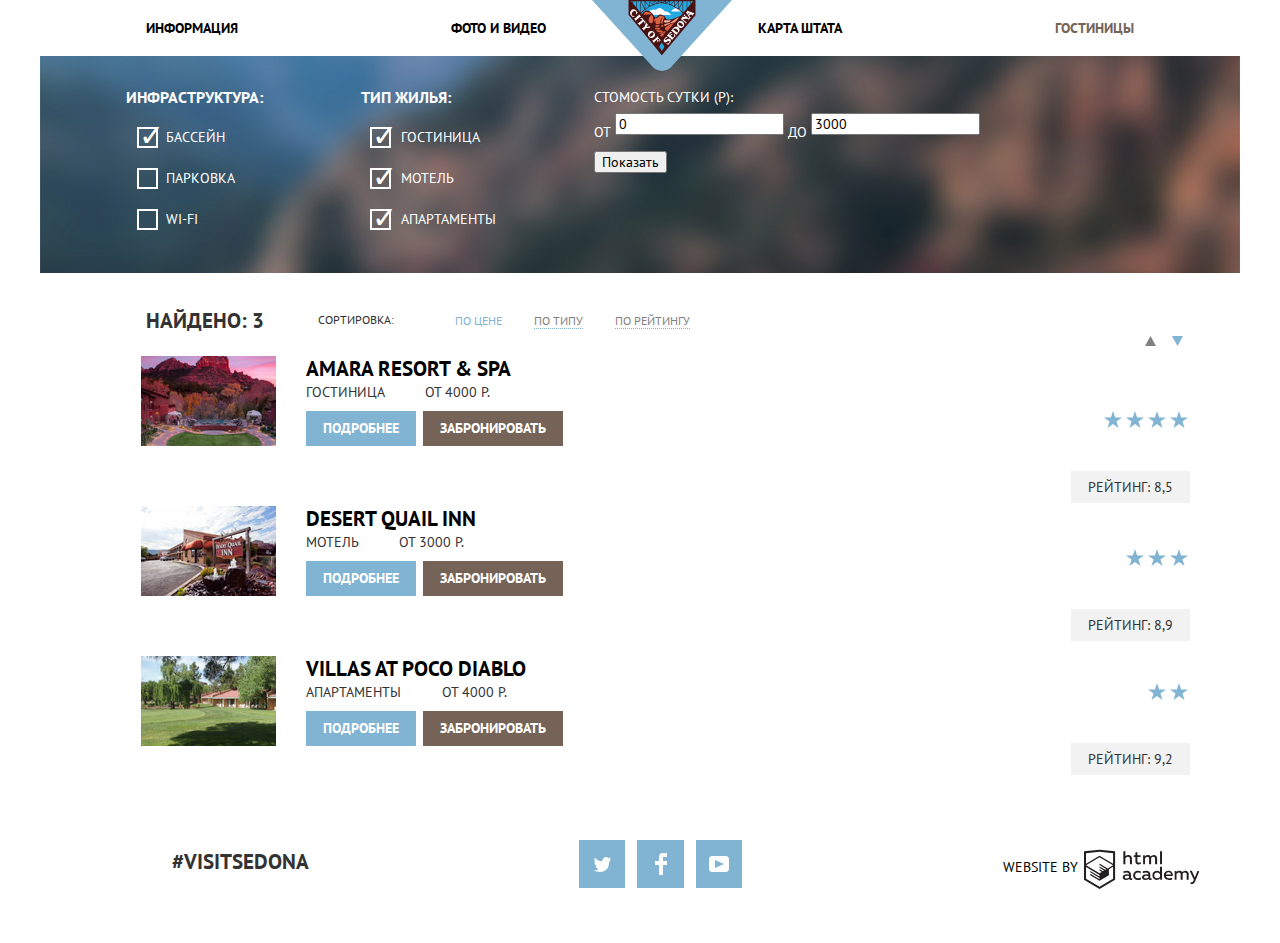
==== commit 4fb76655: "Каталог" ====
--- a/catalog.html
+++ b/catalog.html
@@ -72,29 +72,26 @@
           </fieldset>
         </div>
         <div class="wrapper">
-          <fieldset class="filter-value">
-            <legend class="filter-title">Стомость сутки (р):</legend>
-            <div class="filter-section">
-              <p class="filter-item">
+           <fieldset class="filter-range">
+            <legend class="filter-range-title">Стомость сутки (р):</legend>
+            <div class="filter-section price-controls">
+             
                 <label for="min-value">От</label>
-                <input id="min-value" type="text" name="min" placeholder="0">
-              </p>
-              <p class="filter-item">
+                <input id="min-value" type="text" name="min-price" value="0">
+              
                 <label for="max-value">До</label>
-                <input id="max-value" type="text" name="max" placeholder="3000">
-              </p>
-            </div>
-            <div class="filter-roller">
-              <div class="filter-roller-inner">
-                <div class="filter-handle filter-handle-min"></div>
-                <div class="filter-handle filter-handle-max"></div>
-                <div class="wraper">
-                  <div class="filter-item-line"></div>
-                </div>
-              </div>
-            </div>
-          </fieldset>
-          <button class="button filter-button" type="submit">Показать</button>
+                <input id="max-value" type="text" name="max-prace" value="3000">
+            </div>
+             <div class="range-controls">
+               <div class="scale">
+                 <div class="bar"></div>
+               </div>
+               <div class="range-toggle range-toggle-min"></div>
+               <div class="range-toggle range-toggle-max"></div>
+             </div>
+             <button class="btn-transparent" type="submit">Показать</button>
+          </fieldset>
+ 
           </div>
         </form>
       </section>
--- a/css/style.css
+++ b/css/style.css
@@ -22,12 +22,22 @@
     text-decoration: none;
 }
 
-.visually-hidden {
-  position: absolute;
-  clip: rect(0 0 0 0);
+.visually-hidden:not(:focus):not(:active),
+input[type="checkbox"].visually-hidden,
+input[type="radio"].visually-hidden {
+  position: absolute;
+
   width: 1px;
   height: 1px;
   margin: -1px;
+  border: 0;
+  padding: 0;
+
+  white-space: nowrap;
+
+  clip-path: inset(100%);
+  clip: rect(0 0 0 0);
+  overflow: hidden;
 }
 
 .button {
@@ -281,11 +291,51 @@
   padding-bottom: 32px;
 }
 
+@keyframes bounce {
+  0% {
+    transform: translateY(-5px);
+  }
+
+  70% {
+    transform: translateY(0.5px);
+  }
+
+  90% {
+    transform: translateY(-0.5px);
+  }
+
+  100% {
+    transform: translateY(0);
+  }
+}
+
+@keyframes shake {
+  0%,
+  100% {
+    transform: translateX(0);
+  }
+
+  10%,
+  30%,
+  50%,
+  70%,
+  90% {
+    transform: translateX(-10px);
+  }
+
+  20%,
+  40%,
+  60%,
+  80% {
+    transform: translateX(10px);
+  }
+}
+
 .modal {
   position:absolute;
   color: #000000;
   background-color: #ffffff;
-}
+  }
 
 .modal-search-form {
   top: 1469px;
@@ -293,7 +343,15 @@
   min-height: 395px;
   padding-left: 54px;
   padding-right: 55px;
+  animation: bounce 0.6s;
+}
+
+.modal-search-form-show {
   display: none;
+}
+
+.modal-error {
+  animation: shake 0.6s;
 }
 
 .search-item {
@@ -354,6 +412,91 @@
   margin-top: 31px;
 }
 
+.filter-input-checkbox {
+  position: relative;
+  cursor: pointer;
+}
+
+.filter-input-checkbox:hover,
+.filter-input-checkbox:focus {
+  color: #ffffff;
+}
+
+.filter-input-checkbox[type="checkbox"] + .checkbox-indicator {
+  position: absolute;
+  top: 13;
+  left: 97px;
+
+  width: 17px;
+  height: 17px;
+
+  border: 2px solid #ffffff;
+}
+
+.filter-input-checkbox-2[type="checkbox"] + .checkbox-indicator {
+  position: absolute;
+  top: 13;
+  left: 330px;
+
+  width: 17px;
+  height: 17px;
+
+  border: 2px solid #ffffff;
+}
+
+.filter-input-checkbox[type="checkbox"]:focus + .checkbox-indicator {
+  border-color: #ffffff;
+  outline: thin dotted;
+  outline: 5px auto;
+}
+    
+.filter-input-checkbox-2[type="checkbox"]:focus + .checkbox-indicator {
+  border-color: #ffffff;
+  outline: thin dotted;
+  outline: 5px auto;
+}
+
+.filter-input-checkbox[type="checkbox"]:checked + .checkbox-indicator::before {
+   content: '\2713';
+    display: inline-block;
+    color: #ffffff;
+    font-size: 30px;
+    line-height: 30px;
+    position: absolute;
+    top: -9px;
+    transform: scale(0);
+    transition: 0.3s;
+}
+
+.filter-input-checkbox[type="checkbox"]:checked + .checkbox-indicator::before {transform: scale(1);}
+
+.filter-input-checkbox[type="checkbox"]:focus + .checkbox-indicator {
+  border-color: #ffffff;
+  outline: thin dotted;
+  outline: 5px auto;
+}
+    
+.filter-input-checkbox-2[type="checkbox"]:focus + .checkbox-indicator {
+  border-color: #ffffff;
+  outline: thin dotted;
+  outline: 5px auto;
+}
+
+.filter-input-checkbox-2[type="checkbox"]:checked + .checkbox-indicator::before {
+   content: '\2713';
+    display: inline-block;
+    color: #ffffff;
+    font-size: 30px;
+    line-height: 30px;
+  position: absolute;
+  top: -9px;
+    transform: scale(0);
+    transition: 0.3s;
+}
+
+.filter-input-checkbox-2[type="checkbox"]:checked + .checkbox-indicator::before {transform: scale(1);}
+
+
 .filter-value{
   position: absolute;
   left: 70%;
@@ -369,11 +512,6 @@
   cursor: pointer;
 }
 
-.filter-section input {
-  
-}
-
-
 .filter ul {
   list-style: none;
   text-align: left;
@@ -394,7 +532,7 @@
 
 .filter-button {
   position: absolute;
-  top: 145px;
+  top: 165px;
   left: 81%;
   background-color: transparent;
   border: 2px solid #ffffff;
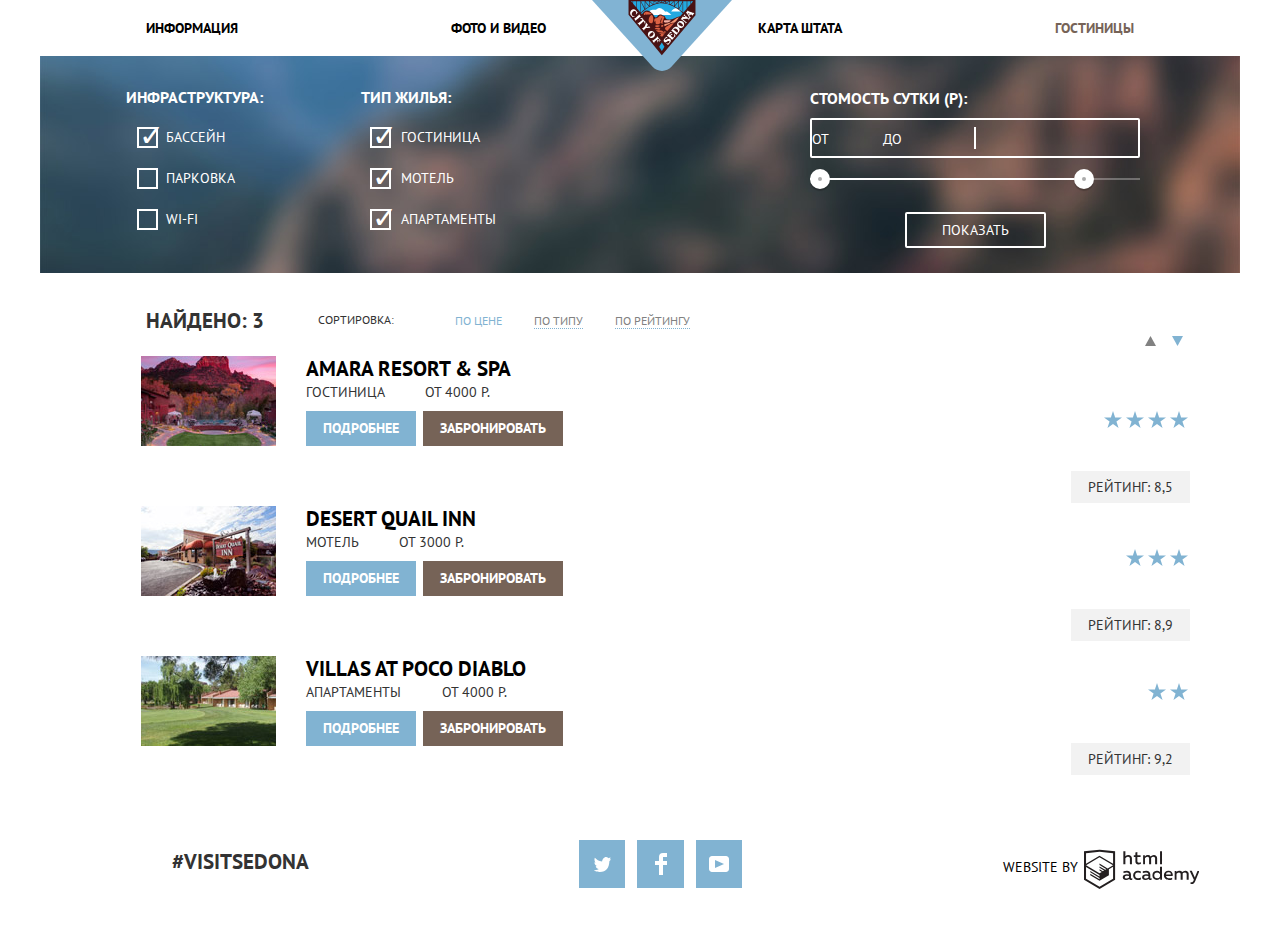
==== commit fc6f1665: "каталог" ====
--- a/catalog.html
+++ b/catalog.html
@@ -9,7 +9,7 @@
   </head>
   <body>
     <div class="wrapper-inner-page">
-    <header class="main-header">
+    <header class="main-header main-header-2">
       <nav class="site-navigation">
         <a class="main-header-logo" href="index.html">
           <img src="img/logo-sedona.svg" width="140" height="71" alt="Логотип город Седона">
@@ -22,7 +22,7 @@
         </ul>
       </nav>
     </header>
-    <main class="container">
+    <main class="container container-2">
       <h1 class="visually-hidden">Подбор жилья в Седоне</h1>
       <section class="filters">
         <h2 class="visually-hidden">Фильтр гостиниц</h2>
--- a/css/style.css
+++ b/css/style.css
@@ -228,11 +228,15 @@
 }
 
 .calendar-icon {
+  position: absolute;
+  right: 55px;
+  padding-top: 5px;
   background-color: transparent;
   /*background-image: url("../img/calendar.svg");
   background-position: center right;
   background-repeat: no-repeat;*/
   fill: #cacaca;
+  
 }
 
 .calendar-icon:hover {
@@ -243,6 +247,44 @@
 .calendar-icon:active {
   background-color: transparent;
   fill: #81b3d2;
+}
+
+.less-button {
+  position: absolute;
+  right: 45px;
+  padding-top: 1px;
+  padding-left: 13px;
+  padding-bottom: 5px;
+  padding-right: 13px;
+}
+
+.less-button-2 {
+  position: absolute;
+  right: 80px;
+  padding-top: 1px;
+  padding-left: 13px;
+  padding-bottom: 5px;
+  padding-right: 13px;
+}
+
+.more-button {
+  position: absolute;
+  bottom: 30px;
+  left: 44px;
+  padding-top: 3px;
+  padding-left: 13px;
+  padding-bottom: 3px;
+  padding-right: 13px;
+}
+
+.more-button-2 {
+  position: absolute;
+  bottom: 30px;
+  left: 192px;
+  padding-top: 3px;
+  padding-left: 13px;
+  padding-bottom: 3px;
+  padding-right: 13px;
 }
 
 .less-button,
@@ -335,6 +377,7 @@
   position:absolute;
   color: #000000;
   background-color: #ffffff;
+  z-index: 3;
   }
 
 .modal-search-form {
@@ -354,31 +397,108 @@
   animation: shake 0.6s;
 }
 
+.map-block img {
+  position: absolute;
+  bottom: 7px;
+  z-index: 1;
+  margin: 0;
+}
+
+.map-block iframe {
+  position: relative;
+  z-index: 2;
+
+  border: none;
+}
+
 .search-item {
   display: flex;
   margin: 0;
   padding: 0;
   width: 459px;
-  justify-content:space-between;
+  justify-content:space-around;
 }
 
 .arrival-date {
   padding-top: 55px;
+  display: flex;
+}
+
+.arrival-date label {
+  width: 130px;
+  padding-right: 19px
+}
+
+.arrival-date input {
+  width: 430px;
 }
 
 .departure-date {
   padding-top: 29px;
+  display: flex;
+}
+
+.departure-date label {
+  width: 130px;
+  padding-right: 19px;
+}
+
+.departure-date input {
+  width: 430px;
+}
+
+.modal-grid {
+  padding-left: 0;
+  margin-left: 0;
+  display: flex;
 }
 
 .aduls {
-  padding-top: 30px; 
+  padding-top: 30px;
+  width: 50%;
+  display: flex;
+  position: relative;
+  right: 29px;
+}
+
+.aduls label {
+  margin: 0;
+  padding: 0;
+}
+
+.aduls-count {
+  margin: 0;
+  padding: 0;
+  position: relative;
+  left: 10px;
+}
+
+.aduls-count input {
+  width: 40px;
+  text-align: center;
 }
 
 .kids {
   padding-top: 30px;
   padding-bottom: 30px;
-}
-
+  width: 50%;
+  display: flex;
+  position: relative;
+  left: 5px;
+}
+
+.kids label {
+  
+}
+
+.kids-count {
+  /*width: 120px;*/
+}
+
+.kids-count input {
+  width: 40px;
+  text-align: center;
+}
 
 .find-button {
   width: 100%;
@@ -500,6 +620,175 @@
 .filter-value{
   position: absolute;
   left: 70%;
+}
+
+
+.filter-range {
+  position:absolute;
+  top: 1px;
+  right: 100px;
+  
+  width: 330px;
+  margin:  0; 
+  padding: 0;
+
+  color: #ffffff;
+  text-transform: uppercase;
+}
+
+.filter-range-title {
+  margin-bottom: 9px;
+
+  font-weight: 600;
+  font-size: 16px;
+  line-height: 21px;
+}
+
+.price-controls {
+  position: relative;
+  
+  height: 36px;
+  margin-bottom: 20px;
+
+  font-size: 0;
+
+  border: 2px solid #ffffff;
+  border-radius: 2px;
+}
+
+.price-controls::after {
+  content: "";
+  position: absolute;
+  top: 50%;
+  left: 50%;
+
+  width: 2px;
+  height: 22px;
+
+  background: #ffffff;
+  transform: translate(-50%, -50%);
+}
+
+.price-controls label {
+  display: inline-block;
+
+  font-size: 14px;
+  line-height: 38px;
+  vertical-align: top;
+
+  cursor: pointer;
+}
+
+.price-controls .min-price,
+.price-controls .max-price {
+  width: 90px;
+  padding-left: 65px;
+}
+
+.price-controls input {
+  width: 50px;
+  margin: 0;
+
+  color: inherit;
+  font: inherit;
+
+  background: none;
+  border: none;
+}
+
+.range-controls {
+  position: relative;
+
+  margin-bottom: 32px;
+}
+
+.range-controls .scale {
+  height: 2px;
+
+  background: rgba(255, 255, 255, 0.3);
+}
+
+.range-controls .bar {
+  width: 80%;
+  height: 2px;
+
+  background: #ffffff;
+}
+
+.range-toggle {
+  position: absolute;
+  top: -9px;
+
+  width: 4px;
+  height: 4px;
+
+  background: #ababab;
+  border: 8px solid #ffffff;
+  border-radius: 50%;
+  box-shadow: 0 2px 1px 0 rgba(0, 1, 1, 0.2);
+  cursor: pointer;
+}
+
+.range-toggle:hover {
+  background: #1c4f80;
+}
+
+.range-toggle-min {
+  left: 0;
+}
+
+.range-toggle-max {
+  left: 80%;
+}
+
+.btn-transparent {
+  display: block;
+  margin: 0 auto;
+  padding: 6px 35px;
+
+  font-size: 14px;
+  line-height: 20px;
+  color: #ffffff;
+  text-transform: uppercase;
+
+  background: transparent;
+  border: 2px solid #ffffff;
+  border-radius: 2px;
+  cursor: pointer;
+}
+
+.btn-transparent:hover {
+  color: #000000;
+
+  background: #ffffff;
+}
+
+-------------------
+.filter-controls label {
+  display: inline-block;
+
+  font-size: 14px;
+  line-height: 38px;
+  vertical-align: top;
+
+  cursor: pointer;
+}
+
+.filter-controls .min-price,
+.filter-controls .max-price {
+  width: 90px;
+  padding-left: 65px;
+}
+
+.filter-controls input {
+  width: 50px;
+  margin: 0;
+
+  color: inherit;
+  font: inherit;
+
+  background: none;
+  border: none;
 }
 
 .filter-section label {
@@ -796,6 +1085,7 @@
   padding-left: 15px;
   padding-bottom: 16px;
   padding-right: 14px;
+  background-color: none;
 }
 
 .social-button-2 svg {
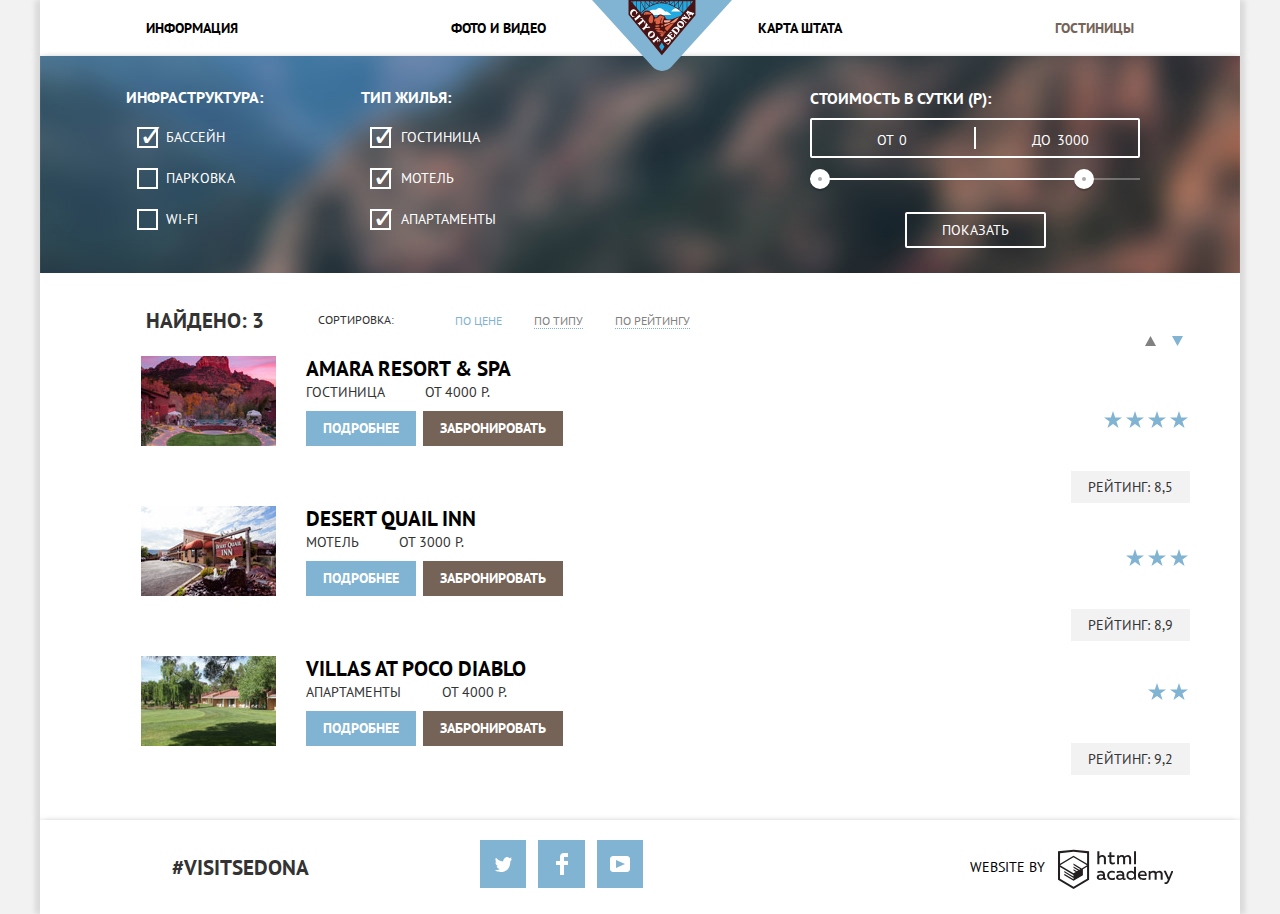
==== commit baa7da79: "каталог" ====
--- a/catalog.html
+++ b/catalog.html
@@ -33,18 +33,18 @@
             <ul>
               <li class="filter-option-1">
                 <input class="visually-hidden filter-input filter-input-checkbox" id="pool-checkbox" type="checkbox" name="checkbox-indicator" checked>
-                <span class="checkbox-indicator"></span>
+                <label class="checkbox-indicator" for="pool-checkbox"></label>
                 <label class="checked-indicator" for="pool-checkbox">Бассейн</label>
               </li>
               <li class="filter-option-2">
                 <input class="visually-hidden filter-input filter-input-checkbox" id="parking-checkbox" type="checkbox" name="checkbox-indicator">
-                <span class="checkbox-indicator"></span>
+                <label class="checkbox-indicator" for="parking-checkbox"></label>
                 <label class="checked-indicator" for="parking-checkbox">Парковка</label>
               </li>
               <li class="filter-option-3">
-                <input class="visually-hidden filter-input filter-input-checkbox" id="wi-fi-checked" type="checkbox" name="checkbox-indicator">
-                <span class="checkbox-indicator"></span>
-                <label class="checked-indicator" for="wi-fi-checked">Wi-Fi</label>
+                <input class="visually-hidden filter-input filter-input-checkbox" id="wi-fi-checkbox" type="checkbox" name="checkbox-indicator">
+                <label class="checkbox-indicator" for="wi-fi-checkbox"></label>
+                <label class="checked-indicator" for="wi-fi-checkbox">Wi-Fi</label>
               </li>
             </ul>
           </fieldset>
@@ -55,43 +55,38 @@
             <ul>
               <li class="filter-option-1">
                 <input class="visually-hidden filter-input filter-input-checkbox-2" id="hotel-checkbox" type="checkbox" name="checkbox-indicator" checked>
-                <span class="checkbox-indicator"></span>
+                <label class="checkbox-indicator" for="hotel-checkbox"></label>
                 <label class="checked-indicator" for="hotel-checkbox">Гостиница</label>
               </li>
               <li class="filter-option-2">
                 <input class="visually-hidden filter-input filter-input-checkbox-2" id="motel-checkbox" type="checkbox" name="checkbox-indicator" checked>
-                <span class="checkbox-indicator"></span>
+                <label class="checkbox-indicator" for="motel-checkbox"></label>
                 <label class="checked-indicator" for="motel-checkbox">Мотель</label>
               </li>
               <li class="filter-option-3">
                 <input class="visually-hidden filter-input filter-input-checkbox-2" id="apartments-checkbox" type="checkbox" name="checkbox-indicator" checked>
-                <span class="checkbox-indicator"></span>
+                <label class="checkbox-indicator" for="apartments-checkbox"></label>
                 <label class="checked-indicator" for="apartments-checkbox">Апартаменты</label>
               </li>
             </ul>
           </fieldset>
         </div>
         <div class="wrapper">
-           <fieldset class="filter-range">
-            <legend class="filter-range-title">Стомость сутки (р):</legend>
+          <fieldset class="filter-range">
+            <legend class="filter-range-title">Стоимость в сутки (р):</legend>
             <div class="filter-section price-controls">
-             
-                <label for="min-value">От</label>
-                <input id="min-value" type="text" name="min-price" value="0">
-              
-                <label for="max-value">До</label>
-                <input id="max-value" type="text" name="max-prace" value="3000">
-            </div>
-             <div class="range-controls">
-               <div class="scale">
-                 <div class="bar"></div>
-               </div>
-               <div class="range-toggle range-toggle-min"></div>
-               <div class="range-toggle range-toggle-max"></div>
-             </div>
-             <button class="btn-transparent" type="submit">Показать</button>
-          </fieldset>
- 
+              <label class="min-price">от <input type="text" name="min-price" value="0"></label>
+              <label class="max-price">до <input type="text" name="max-price" value="3000"></label>
+            </div>
+            <div class="range-controls">
+              <div class="scale">
+                <div class="bar"></div>
+              </div>
+              <div class="range-toggle range-toggle-min"></div>
+              <div class="range-toggle range-toggle-max"></div>
+            </div>
+            <button class="btn-transparent" type="submit">Показать</button>
+          </fieldset>
           </div>
         </form>
       </section>
@@ -194,24 +189,24 @@
         </ul>
       </section>
     </main>
-    <footer class="main-footer container">
-      <p class="footer-hashtag container">#visitsedona</p>
+     <footer class="main-footer container container-2">
+      <p class="footer-hashtag">#visitsedona</p>
       <div class="footer-social container">
         <ul class="social-list">
           <li>
-            <a class="button social-button social-button-1 twitter-button" href="#">
+            <a class="social-button social-button-1 twitter-button" href="#">
               <span class="visually-hidden">Twitter</span>
               <svg xmlns="http://www.w3.org/2000/svg" xmlns:xlink="http://www.w3.org/1999/xlink" width="17" height="15" viewBox="0 0 17 15"><path d="M10.95.144c1.685-.496 2.984.27 3.577 1.179.673-.231 1.331-.481 2.011-.708a2.345 2.345 0 0 1-.857 1.768c.685.17 1.304-.491 1.304-.491-.169 1-1.006 1.788-1.563 2.024-.231 6.75-3.175 11.217-10.077 11.082h-.446c-.41 0-4.164-.46-4.898-1.887 2.271.196 3.893-.422 4.693-1.177-.96-.3-2.679-.477-2.979-2.95.349.106.564.228 1.19.119C1.705 8.247.374 7.53.448 5.33c.285.328 1.067.536 1.34.472C1.085 5.561-.182 2.442.894.85c1.818 1.854 3.735 3.606 7.152 3.773C8.254 2.33 9.183.793 10.95.144z"/></svg>
               </a>
           </li>
           <li>
-            <a class="button social-button social-button-2 facebook-button" href="#">
+            <a class="social-button social-button-2 facebook-button" href="#">
               <span class="visually-hidden">Фейсбук</span>
               <svg xmlns="http://www.w3.org/2000/svg" width="12" height="22" viewBox="0 0 12 22"><path d="M12 4V0H8a4 4 0 0 0-4 4v4H0v4h4v10h4V12h4V8H8V4h4z"/></svg>
             </a>
           </li>
           <li>
-            <a class="button social-button social-button-3 youtube-button" href="#">
+            <a class="social-button social-button-3 youtube-button" href="#">
               <span class="visually-hidden">Youtube</span>
               <svg xmlns="http://www.w3.org/2000/svg" xmlns:xlink="http://www.w3.org/1999/xlink" width="20" height="16" viewBox="0 0 20 16"><path d="M17 0H3C1.35 0 0 1.35 0 3v10c0 1.65 1.35 3 3 3h14c1.65 0 3-1.35 3-3V3c0-1.65-1.35-3-3-3zM6.027 11.998V4.002L15.014 8l-8.987 3.998z"/></svg>
             </a>
--- a/css/style.css
+++ b/css/style.css
@@ -1,5 +1,5 @@
 body {
-  min-width: 768px;
+  min-width: 1200px;
   margin: 0;
   padding: 0;
 
@@ -10,7 +10,7 @@
   color: #333333;
   text-transform: uppercase;
 
-  background-color: #ffffff;
+  background-color: #f2f2f2;
 }
 
 .img {
@@ -35,7 +35,9 @@
 
   white-space: nowrap;
 
-  clip-path: inset(100%);
+  -webkit-clip-path: inset(100%);
+
+          clip-path: inset(100%);
   clip: rect(0 0 0 0);
   overflow: hidden;
 }
@@ -66,13 +68,43 @@
   background-repeat: no-repeat;
 }
 
+.intro{
+  position: absolute;
+  left: 75px;
+}
+
+.intro img{
+  height: 564px;
+  -webkit-box-shadow: 
+ -5px 0 5px rgba(0, 0, 0, 0.1),
+  5px 0 5px rgba(0, 0, 0, 0.1);
+          box-shadow: 
+ -5px 0 5px rgba(0, 0, 0, 0.1),
+  5px 0 5px rgba(0, 0, 0, 0.1);
+}
+
+.container {
+  background-color: #ffffff;
+}
+
+.container-2 {
+  -webkit-box-shadow: 
+ -5px 0 5px rgba(0, 0, 0, 0.1),
+  5px 0 5px rgba(0, 0, 0, 0.1);
+          box-shadow: 
+ -5px 0 5px rgba(0, 0, 0, 0.1),
+  5px 0 5px rgba(0, 0, 0, 0.1);
+
+}
+
+
 /*-- Навигация --*/
 .site-navigation {
   font-size: 14px;
   line-height: 26px;
   font-weight: 700;
   color: #000000;
-
+  
   background-color: #ffffff;
 }
 
@@ -150,6 +182,7 @@
   padding: 0;
   list-style: none;
   text-align: center;
+  background-color: #ffffff;
 }
 
 .advantage-icon-1 {
@@ -183,6 +216,7 @@
 
 .desire {
   text-align: center;
+  background-color: #ffffff;
 }
 
 .desire b {
@@ -212,6 +246,7 @@
 }
 
 .search-item input {
+  min-height: 26px;
   font: inherit;
   text-transform: uppercase;
 
@@ -333,28 +368,55 @@
   padding-bottom: 32px;
 }
 
+@-webkit-keyframes bounce {
+  0% {
+    -webkit-transform: translateY(-5px);
+            transform: translateY(-5px);
+  }
+
+  70% {
+    -webkit-transform: translateY(0.5px);
+            transform: translateY(0.5px);
+  }
+
+  90% {
+    -webkit-transform: translateY(-0.5px);
+            transform: translateY(-0.5px);
+  }
+
+  100% {
+    -webkit-transform: translateY(0);
+            transform: translateY(0);
+  }
+}
+
 @keyframes bounce {
   0% {
-    transform: translateY(-5px);
+    -webkit-transform: translateY(-5px);
+            transform: translateY(-5px);
   }
 
   70% {
-    transform: translateY(0.5px);
+    -webkit-transform: translateY(0.5px);
+            transform: translateY(0.5px);
   }
 
   90% {
-    transform: translateY(-0.5px);
+    -webkit-transform: translateY(-0.5px);
+            transform: translateY(-0.5px);
   }
 
   100% {
-    transform: translateY(0);
+    -webkit-transform: translateY(0);
+            transform: translateY(0);
   }
 }
 
-@keyframes shake {
+@-webkit-keyframes shake {
   0%,
   100% {
-    transform: translateX(0);
+    -webkit-transform: translateX(0);
+            transform: translateX(0);
   }
 
   10%,
@@ -362,14 +424,41 @@
   50%,
   70%,
   90% {
-    transform: translateX(-10px);
+    -webkit-transform: translateX(-10px);
+            transform: translateX(-10px);
   }
 
   20%,
   40%,
   60%,
   80% {
-    transform: translateX(10px);
+    -webkit-transform: translateX(10px);
+            transform: translateX(10px);
+  }
+}
+
+@keyframes shake {
+  0%,
+  100% {
+    -webkit-transform: translateX(0);
+            transform: translateX(0);
+  }
+
+  10%,
+  30%,
+  50%,
+  70%,
+  90% {
+    -webkit-transform: translateX(-10px);
+            transform: translateX(-10px);
+  }
+
+  20%,
+  40%,
+  60%,
+  80% {
+    -webkit-transform: translateX(10px);
+            transform: translateX(10px);
   }
 }
 
@@ -386,7 +475,8 @@
   min-height: 395px;
   padding-left: 54px;
   padding-right: 55px;
-  animation: bounce 0.6s;
+  -webkit-animation: bounce 0.6s;
+          animation: bounce 0.6s;
 }
 
 .modal-search-form-show {
@@ -394,12 +484,16 @@
 }
 
 .modal-error {
-  animation: shake 0.6s;
+  -webkit-animation: shake 0.6s;
+          animation: shake 0.6s;
 }
 
 .map-block img {
+  width: 1200;
+  height: 473;
   position: absolute;
   bottom: 7px;
+  right: 0px;
   z-index: 1;
   margin: 0;
 }
@@ -412,15 +506,20 @@
 }
 
 .search-item {
+  display: -webkit-box;
+  display: -ms-flexbox;
   display: flex;
   margin: 0;
   padding: 0;
   width: 459px;
-  justify-content:space-around;
+  -ms-flex-pack:distribute;
+      justify-content:space-around;
 }
 
 .arrival-date {
   padding-top: 55px;
+  display: -webkit-box;
+  display: -ms-flexbox;
   display: flex;
 }
 
@@ -435,6 +534,8 @@
 
 .departure-date {
   padding-top: 29px;
+  display: -webkit-box;
+  display: -ms-flexbox;
   display: flex;
 }
 
@@ -450,12 +551,16 @@
 .modal-grid {
   padding-left: 0;
   margin-left: 0;
+  display: -webkit-box;
+  display: -ms-flexbox;
   display: flex;
 }
 
 .aduls {
   padding-top: 30px;
   width: 50%;
+  display: -webkit-box;
+  display: -ms-flexbox;
   display: flex;
   position: relative;
   right: 29px;
@@ -470,7 +575,7 @@
   margin: 0;
   padding: 0;
   position: relative;
-  left: 10px;
+  left: 21px;
 }
 
 .aduls-count input {
@@ -482,6 +587,8 @@
   padding-top: 30px;
   padding-bottom: 30px;
   width: 50%;
+  display: -webkit-box;
+  display: -ms-flexbox;
   display: flex;
   position: relative;
   left: 5px;
@@ -508,8 +615,17 @@
 
 /*--Каталог - внутренняя страница--*/
 .wrapper-inner-page {
-  background-color: #ffffff;
-
+  background-color: #f2f2f2;
+
+}
+
+.main-header-2 {
+  -webkit-box-shadow: 
+ -5px 0 5px rgba(0, 0, 0, 0.1),
+  5px 0 5px rgba(0, 0, 0, 0.1);
+          box-shadow: 
+ -5px 0 5px rgba(0, 0, 0, 0.1),
+  5px 0 5px rgba(0, 0, 0, 0.1);
 }
 
 .filters {
@@ -584,11 +700,15 @@
     line-height: 30px;
     position: absolute;
     top: -9px;
-    transform: scale(0);
+    -webkit-transform: scale(0);
+        -ms-transform: scale(0);
+            transform: scale(0);
+    -webkit-transition: 0.3s;
+    -o-transition: 0.3s;
     transition: 0.3s;
 }
 
-.filter-input-checkbox[type="checkbox"]:checked + .checkbox-indicator::before {transform: scale(1);}
+.filter-input-checkbox[type="checkbox"]:checked + .checkbox-indicator::before {-webkit-transform: scale(1);-ms-transform: scale(1);transform: scale(1);}
 
 .filter-input-checkbox[type="checkbox"]:focus + .checkbox-indicator {
   border-color: #ffffff;
@@ -610,11 +730,15 @@
     line-height: 30px;
   position: absolute;
   top: -9px;
-    transform: scale(0);
+    -webkit-transform: scale(0);
+        -ms-transform: scale(0);
+            transform: scale(0);
+    -webkit-transition: 0.3s;
+    -o-transition: 0.3s;
     transition: 0.3s;
 }
 
-.filter-input-checkbox-2[type="checkbox"]:checked + .checkbox-indicator::before {transform: scale(1);}
+.filter-input-checkbox-2[type="checkbox"]:checked + .checkbox-indicator::before {-webkit-transform: scale(1);-ms-transform: scale(1);transform: scale(1);}
 
 
 .filter-value{
@@ -666,7 +790,9 @@
   height: 22px;
 
   background: #ffffff;
-  transform: translate(-50%, -50%);
+  -webkit-transform: translate(-50%, -50%);
+      -ms-transform: translate(-50%, -50%);
+          transform: translate(-50%, -50%);
 }
 
 .price-controls label {
@@ -725,7 +851,8 @@
   background: #ababab;
   border: 8px solid #ffffff;
   border-radius: 50%;
-  box-shadow: 0 2px 1px 0 rgba(0, 1, 1, 0.2);
+  -webkit-box-shadow: 0 2px 1px 0 rgba(0, 1, 1, 0.2);
+          box-shadow: 0 2px 1px 0 rgba(0, 1, 1, 0.2);
   cursor: pointer;
 }
 
@@ -815,6 +942,18 @@
   border: 2px solid #ffffff;
 }
 
+.filter-item input::-webkit-input-placeholder {
+  color: #ffffff;
+}
+
+.filter-item input:-ms-input-placeholder {
+  color: #ffffff;
+}
+
+.filter-item input::-ms-input-placeholder {
+  color: #ffffff;
+}
+
 .filter-item input::placeholder {
   color: #ffffff;
 }
@@ -836,6 +975,8 @@
 
 .sorting {
   min-height: 69px;
+  display: -webkit-box;
+  display: -ms-flexbox;
   display: flex;
   position: relative;
   font-size: 12px;
@@ -863,6 +1004,8 @@
 }
 
 .sorting-list {
+  display: -webkit-box;
+  display: -ms-flexbox;
   display: flex;
   position: absolute;
   top: 27px;
@@ -951,6 +1094,8 @@
 }
 
 .catalog {
+  display: -webkit-box;
+  display: -ms-flexbox;
   display: flex;
   position: relative
 }
@@ -1043,21 +1188,32 @@
 }
 
 .main-footer {
+  display: -webkit-box;
+  display: -ms-flexbox;
+  display: flex;
   text-align: center;
+  background-color: #ffffff;
+  position: relative;
 }
 
 .footer-hashtag {
   font-size: 21px;
   line-height: 26px;
   font-weight: 700;
-  position: absolute;
-  top:29px;
+  position: relative;
+  margin: 0;
+  padding-left: 132px;
+  padding-top: 35px;
 }
 
 .social-list {
   list-style: none;
-  display: flex;
-  justify-content: center;
+  display: -webkit-box;
+  display: -ms-flexbox;
+  display: flex;
+  -webkit-box-pack: center;
+      -ms-flex-pack: center;
+          justify-content: center;
 }
 
 .social-button svg {
@@ -1128,7 +1284,9 @@
   font-weight: 400;
   color: #000000;
   position: relative;
-  justify-content: center;
+  -webkit-box-pack: center;
+      -ms-flex-pack: center;
+          justify-content: center;
   top: 20px;
 }
 
@@ -1159,14 +1317,17 @@
 }
 
 .wrapper-main-page .site-navigation {
-  display: flex;
-  
+  display: -webkit-box;
+  display: -ms-flexbox;
+  display: flex;
   height: 56px;
   /*---отступ для фоновой картинки---*/
-  margin-bottom: 570px;
+  margin-bottom: 508px;
 }
 
 .wrapper-inner-page .site-navigation {
+  display: -webkit-box;
+  display: -ms-flexbox;
   display: flex;
 
   height: 56px;
@@ -1183,9 +1344,14 @@
 }
 
 .navigation-list {
-  display: flex;
-  justify-content: space-around;
-  align-items: center;
+  display: -webkit-box;
+  display: -ms-flexbox;
+  display: flex;
+  -ms-flex-pack: distribute;
+      justify-content: space-around;
+  -webkit-box-align: center;
+      -ms-flex-align: center;
+          align-items: center;
   width: 1200px;
   height: 56px;
   margin: 0;
@@ -1193,8 +1359,13 @@
 }
 
 .container {
-  display: flex;
-  flex-direction: column;
+  display: -webkit-box;
+  display: -ms-flexbox;
+  display: flex;
+  -webkit-box-orient: vertical;
+  -webkit-box-direction: normal;
+      -ms-flex-direction: column;
+          flex-direction: column;
   position: relative;
   width: 1200px;
   margin: 0 auto;
@@ -1204,6 +1375,7 @@
 .main-title {
   width: 576px;
   margin: 0 auto;
+  margin-top: 62px;
   margin-bottom: 33px;
 }
 
@@ -1215,16 +1387,31 @@
 }
 
 .reason-list{
-  display: flex;
-  flex-direction: row;
-  flex-wrap: wrap;
+  display: -webkit-box;
+  display: -ms-flexbox;
+  display: flex;
+  -webkit-box-orient: horizontal;
+  -webkit-box-direction: normal;
+      -ms-flex-direction: row;
+          flex-direction: row;
+  -ms-flex-wrap: wrap;
+      flex-wrap: wrap;
 }
 
 .reason-item {
-  display: flex;
-  flex-direction: row;
-  justify-content: center;
-  align-items: center;
+  display: -webkit-box;
+  display: -ms-flexbox;
+  display: flex;
+  -webkit-box-orient: horizontal;
+  -webkit-box-direction: normal;
+      -ms-flex-direction: row;
+          flex-direction: row;
+  -webkit-box-pack: center;
+      -ms-flex-pack: center;
+          justify-content: center;
+  -webkit-box-align: center;
+      -ms-flex-align: center;
+          align-items: center;
   /*border: 1px dashed red;*/
 }
 
@@ -1244,8 +1431,13 @@
 }
 
 .advantage-list {
-  display: flex;
-  flex-direction: row;
+  display: -webkit-box;
+  display: -ms-flexbox;
+  display: flex;
+  -webkit-box-orient: horizontal;
+  -webkit-box-direction: normal;
+      -ms-flex-direction: row;
+          flex-direction: row;
 }
 
 .advantage-item {
@@ -1293,32 +1485,58 @@
 
 
 .reason-item-grey {
-  display: flex;
-  flex-direction: row;
+  display: -webkit-box;
+  display: -ms-flexbox;
+  display: flex;
+  -webkit-box-orient: horizontal;
+  -webkit-box-direction: normal;
+      -ms-flex-direction: row;
+          flex-direction: row;
   width: 400px;
   height: 256px;
 }
 
 .filter {
-  display: flex;
-  flex-direction: row;
+  display: -webkit-box;
+  display: -ms-flexbox;
+  display: flex;
+  -webkit-box-orient: horizontal;
+  -webkit-box-direction: normal;
+      -ms-flex-direction: row;
+          flex-direction: row;
   min-height: 215px;
 }
 
 .sorting {
-  display: flex;
-  flex-direction: row;
+  display: -webkit-box;
+  display: -ms-flexbox;
+  display: flex;
+  -webkit-box-orient: horizontal;
+  -webkit-box-direction: normal;
+      -ms-flex-direction: row;
+          flex-direction: row;
 }
 
 .catalog-list {
-  display: flex;
-  flex-direction: column;
+  display: -webkit-box;
+  display: -ms-flexbox;
+  display: flex;
+  -webkit-box-orient: vertical;
+  -webkit-box-direction: normal;
+      -ms-flex-direction: column;
+          flex-direction: column;
 }
 
 .catalog-item {
-  display: flex;
-  flex-wrap: wrap;
-  flex-direction: row;
+  display: -webkit-box;
+  display: -ms-flexbox;
+  display: flex;
+  -ms-flex-wrap: wrap;
+      flex-wrap: wrap;
+  -webkit-box-orient: horizontal;
+  -webkit-box-direction: normal;
+      -ms-flex-direction: row;
+          flex-direction: row;
 }
 
 .catalog-category {
@@ -1334,8 +1552,12 @@
 }
 
 .container-button {
-  display: flex;
-  justify-content: flex-start;
+  display: -webkit-box;
+  display: -ms-flexbox;
+  display: flex;
+  -webkit-box-pack: start;
+      -ms-flex-pack: start;
+          justify-content: flex-start;
   margin-left: 30px;
   margin-top: 8px;
   margin-bottom: 60px;
@@ -1368,7 +1590,19 @@
 }
 
 .main-footer {
-  display: flex;
-  flex-direction: row;
+  display: -webkit-box;
+  display: -ms-flexbox;
+  display: flex;
+  -webkit-box-orient: horizontal;
+  -webkit-box-direction: normal;
+      -ms-flex-direction: row;
+          flex-direction: row;
   position: relative;
-}
+  background-color: #ffffff;
+  -webkit-box-shadow: 
+ -5px 0 5px rgba(0, 0, 0, 0.1),
+  5px 0 5px rgba(0, 0, 0, 0.1);
+          box-shadow: 
+ -5px 0 5px rgba(0, 0, 0, 0.1),
+  5px 0 5px rgba(0, 0, 0, 0.1);
+}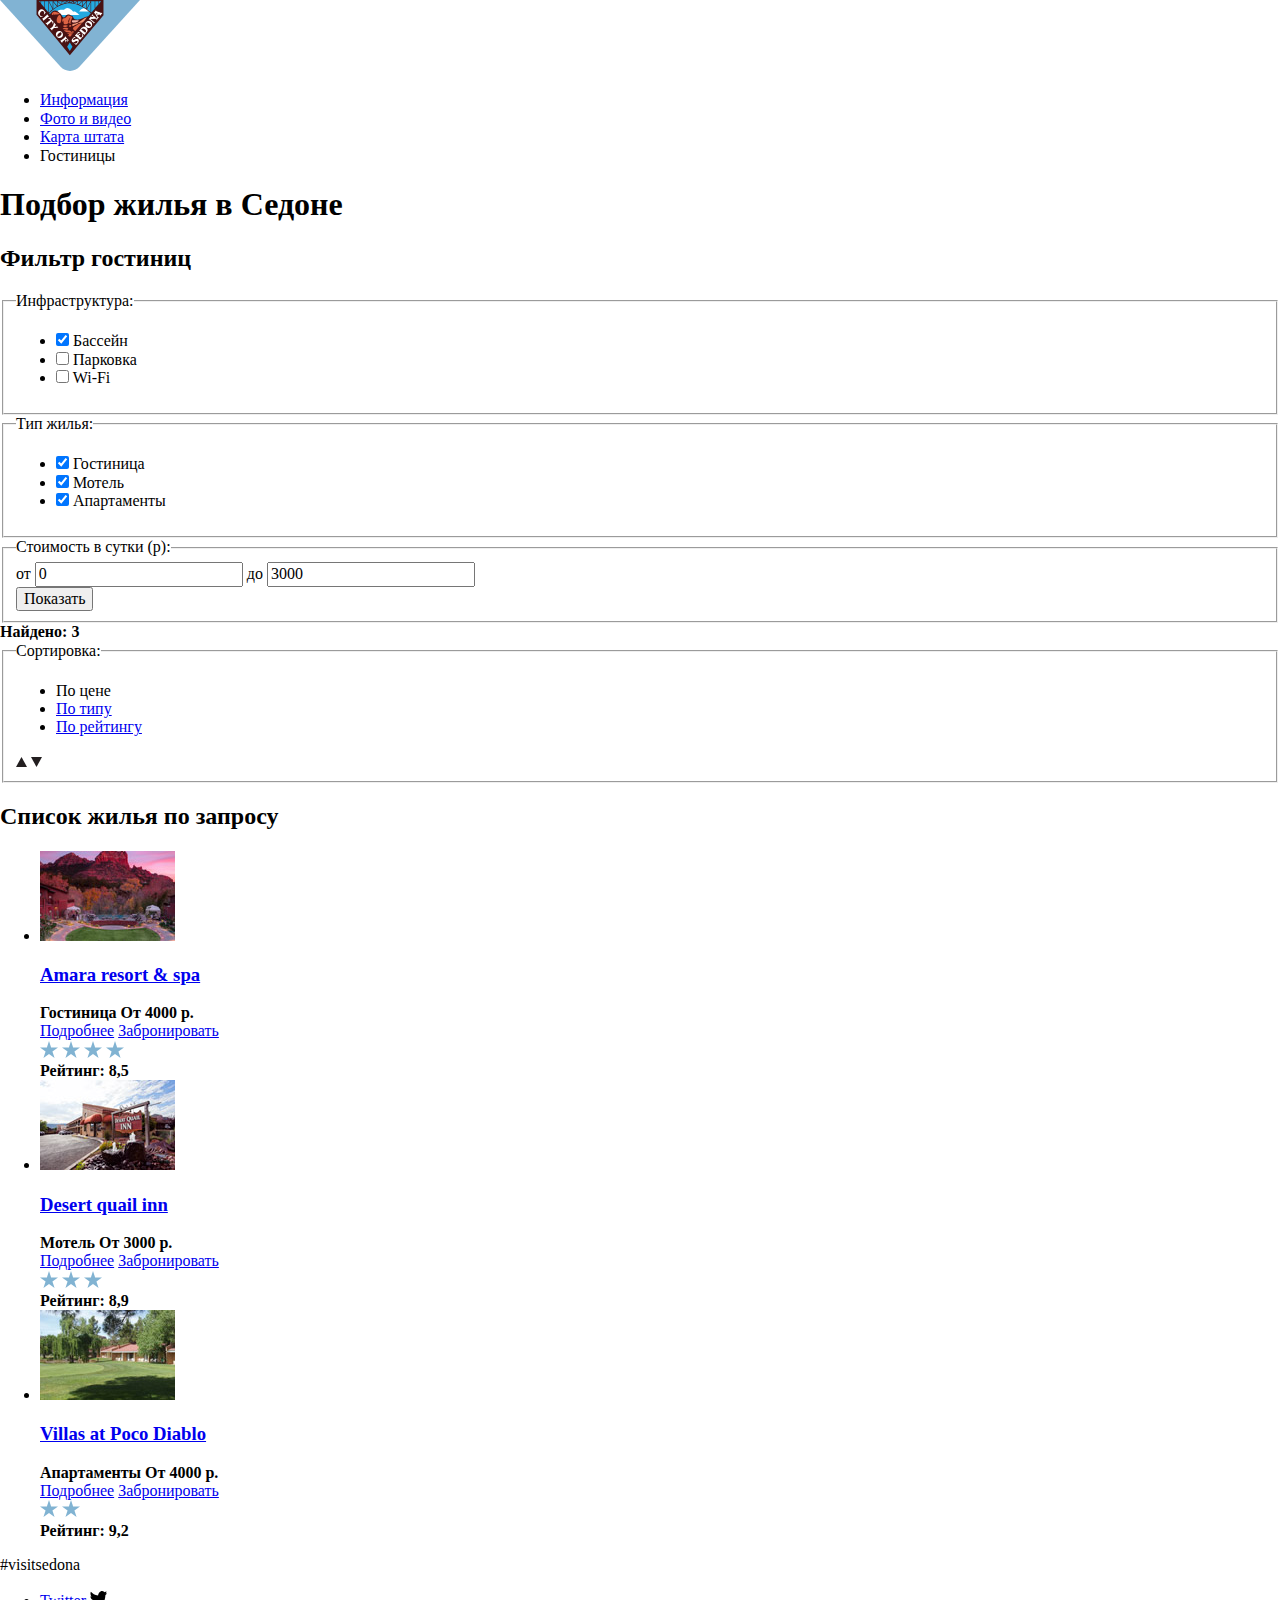
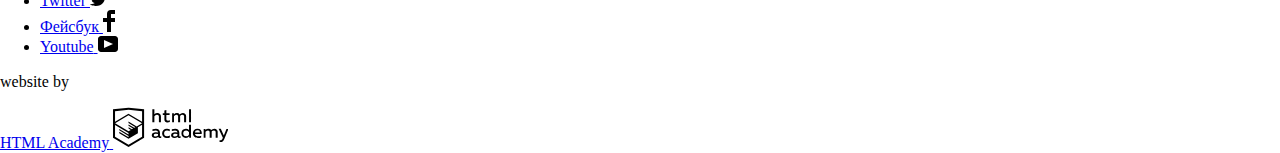
==== commit 92cb86d3: "каталог" ====
--- a/catalog.html
+++ b/catalog.html
@@ -5,7 +5,7 @@
     <title>HTML Academy: Седона</title>
     <link href="https://fonts.googleapis.com/css?family=PT+Sans:400,700&amp;subset=cyrillic" rel="stylesheet">
     <link href="css/normalize.css" rel="stylesheet">
-    <link href="css/style.css" rel="stylesheet">
+    <link href="css/min-style.css" rel="stylesheet">
   </head>
   <body>
     <div class="wrapper-inner-page">
